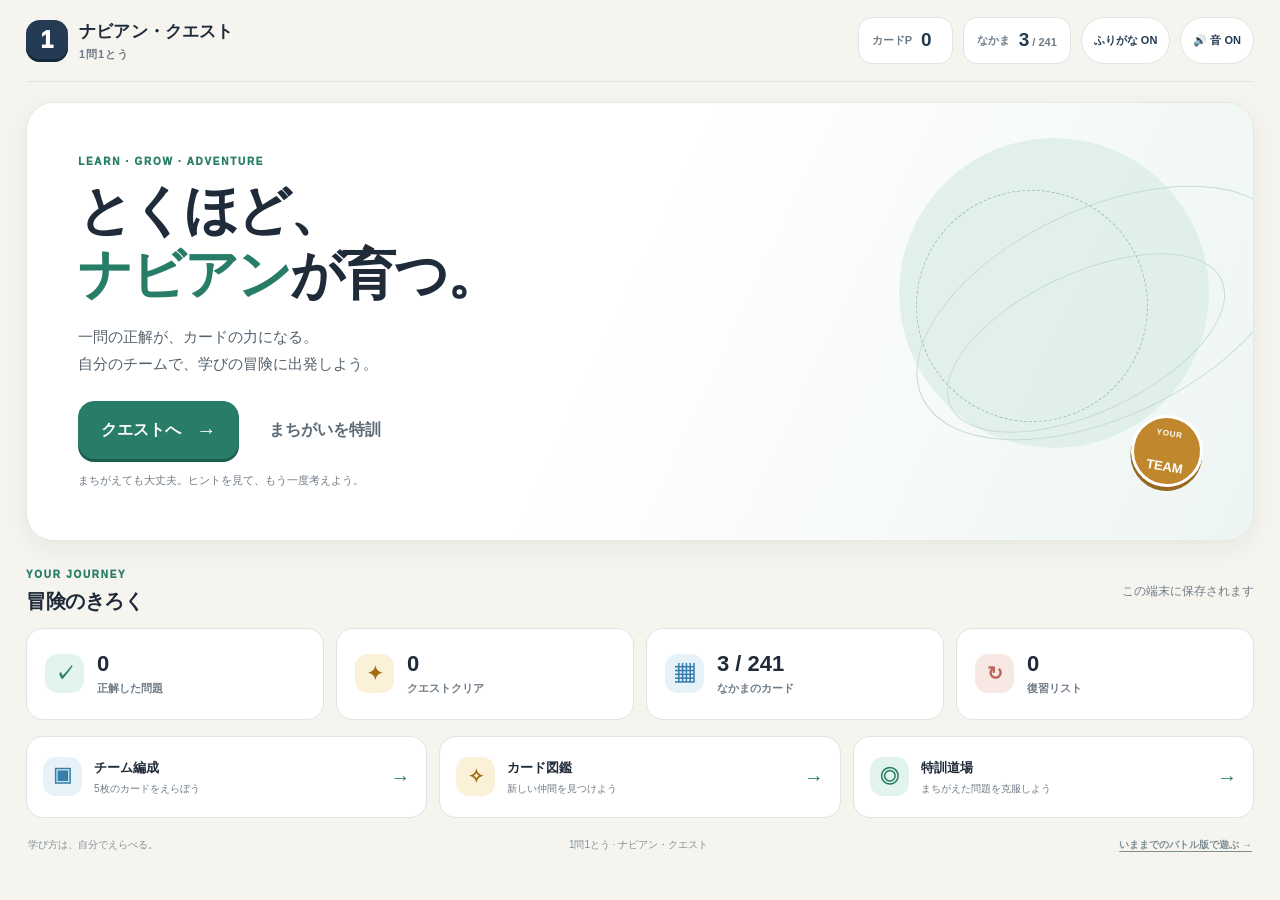
==== index.html @ b063b3a7 "クエスト版フェーズ2：ワールド制（森・海辺・火山・雪原、今日のおすすめ、敵HP補正）と敵の役職名（見張り番・守護者・ボス）を追加" ====
<!doctype html>
<html lang="ja">
<head>
  <meta charset="utf-8">
  <meta name="viewport" content="width=device-width,initial-scale=1,viewport-fit=cover">
  <meta name="theme-color" content="#f5f4ef">
  <meta name="description" content="ナビアンのカードと一緒に、問題を解いて冒険しよう。">
  <title>ナビアン・クエスト｜1問1とう</title>
  <link rel="stylesheet" href="css/quest.css">
</head>
<body>
<div class="app-shell">
  <header class="topbar">
    <button class="brand" data-action="home" aria-label="ホームへ">
      <span class="brand-mark">1</span>
      <span class="brand-copy"><strong>ナビアン・クエスト</strong><small>1問1とう</small></span>
    </button>
    <div class="top-stats" aria-label="きろく">
      <div class="top-stat"><span>カードP</span><strong id="topPoints">0</strong></div>
      <div class="top-stat"><span>なかま</span><strong id="topOwned">3<small> / 241</small></strong></div>
      <button class="chip-button" id="furiganaBtn" data-action="toggle-furigana" aria-pressed="true">ふりがな ON</button>
      <button class="chip-button" id="soundBtn" data-action="toggle-sound" aria-pressed="true">🔊 音 ON</button>
    </div>
  </header>

  <main>
    <section id="screen-home" class="screen active" aria-labelledby="homeTitle">
      <div class="hero">
        <div class="hero-copy">
          <p class="eyebrow">LEARN · GROW · ADVENTURE</p>
          <h1 id="homeTitle">とくほど、<br><span>ナビアン</span>が育つ。</h1>
          <p class="hero-lead">一問の正解が、カードの力になる。<br>自分のチームで、学びの冒険に出発しよう。</p>
          <div class="hero-actions">
            <button class="button primary large" data-action="setup"><span>クエストへ</span><span class="button-arrow">→</span></button>
            <button class="button quiet" data-action="training">まちがいを特訓</button>
          </div>
          <p class="hero-note">まちがえても大丈夫。ヒントを見て、もう一度考えよう。</p>
        </div>
        <div class="hero-showcase">
          <div class="hero-orbit orbit-one"></div>
          <div class="hero-orbit orbit-two"></div>
          <div id="heroCardStack" class="hero-card-stack" aria-label="チームのカード"></div>
          <div class="hero-sticker"><span>YOUR</span><strong>TEAM</strong></div>
        </div>
      </div>

      <div class="dashboard">
        <div class="dashboard-heading"><div><p class="eyebrow">YOUR JOURNEY</p><h2>冒険のきろく</h2></div><span class="muted">この端末に保存されます</span></div>
        <div class="stats-grid">
          <article class="stat-card"><span class="stat-icon mint">✓</span><div><strong id="statCorrect">0</strong><span>正解した問題</span></div></article>
          <article class="stat-card"><span class="stat-icon amber">✦</span><div><strong id="statClears">0</strong><span>クエストクリア</span></div></article>
          <article class="stat-card"><span class="stat-icon blue">▦</span><div><strong id="statCollection">3 / 241</strong><span>なかまのカード</span></div></article>
          <article class="stat-card"><span class="stat-icon coral">↻</span><div><strong id="statMistakes">0</strong><span>復習リスト</span></div></article>
        </div>
      </div>

      <div class="home-shortcuts">
        <button class="shortcut-card" data-action="team"><span class="shortcut-icon blue">▣</span><span><strong>チーム編成</strong><small>5枚のカードをえらぼう</small></span><span class="shortcut-arrow">→</span></button>
        <button class="shortcut-card" data-action="collection"><span class="shortcut-icon amber">✧</span><span><strong>カード図鑑</strong><small>新しい仲間を見つけよう</small></span><span class="shortcut-arrow">→</span></button>
        <button class="shortcut-card" data-action="training"><span class="shortcut-icon mint">◎</span><span><strong>特訓道場</strong><small>まちがえた問題を克服しよう</small></span><span class="shortcut-arrow">→</span></button>
      </div>
      <footer class="home-foot"><span>学び方は、自分でえらべる。</span><span>1問1とう · ナビアン・クエスト</span><a class="home-foot-link" href="battle.html">いままでのバトル版で遊ぶ →</a></footer>
    </section>

    <section id="screen-setup" class="screen" aria-labelledby="setupTitle" hidden>
      <div class="page-heading">
        <button class="back-button" data-action="home">← ホーム</button>
        <div><p class="eyebrow">READY FOR ADVENTURE</p><h1 id="setupTitle">どんな冒険に出る？</h1><p class="muted">学年と教科をえらんで、今の自分に合う問題に挑戦しよう。</p></div>
      </div>
      <div class="setup-layout">
        <section class="panel setup-panel">
          <div class="panel-heading"><span class="step-number">01</span><div><h2>学年をえらぶ</h2><p>今遊べる問題から選べます。</p></div></div>
          <div id="gradeChoices" class="grade-choices"></div>
          <div class="panel-heading subject-heading"><span class="step-number">02</span><div><h2>教科をえらぶ</h2><p>ひとつの教科でも、ミックスでもOK。</p></div></div>
          <div id="subjectChoices" class="subject-choices"></div>
          <div id="worldBlock">
            <div class="panel-heading subject-heading"><span class="step-number">03</span><div><h2>ワールドをえらぶ</h2><p>冒険の舞台。敵の顔ぶれと強さが少し変わります。</p></div></div>
            <div id="worldChoices" class="world-choices"></div>
          </div>
          <p id="setupMessage" class="setup-message" aria-live="polite">問題を読み込んでいます。</p>
          <div class="setup-bottom"><div><strong id="setupQuestionCount">5問</strong><span id="setupModeText">・クエストバトル</span></div><button id="startSetupButton" class="button primary large">クエスト開始 <span class="button-arrow">→</span></button></div>
        </section>
        <aside class="panel side-note">
          <div class="side-note-symbol">✦</div><h2>ヒントは、<br>いつでも味方。</h2>
          <p>わからない問題が出たら、ヒントを使って考え直せます。まちがえた問題は特訓帳に残るので、あとから何度でも練習できます。</p>
          <div class="rule-row"><span class="rule-dot green"></span><span>正解でカードPと経験値</span></div>
          <div class="rule-row"><span class="rule-dot yellow"></span><span>得意教科のカードはスキル発動</span></div>
          <div class="rule-row"><span class="rule-dot blue-dot"></span><span>カード集めは自分で選べる</span></div>
        </aside>
      </div>
    </section>

    <section id="screen-battle" class="screen" aria-labelledby="battleTitle" hidden>
      <div class="battle-toolbar">
        <button class="back-button" data-action="leave-run">← やめる</button>
        <div class="battle-title-group"><p class="eyebrow" id="battleModeEyebrow">NAVIAN QUEST</p><h1 id="battleTitle">クエストバトル</h1></div>
        <div class="battle-counter"><strong id="battleQuestionCount">1 / 5</strong><span id="battleSubjectLabel">1年・国語</span></div>
      </div>
      <div class="run-progress" id="runProgress" aria-label="問題の進み具合"></div>
      <div id="battleLayout" class="battle-layout">
        <aside id="enemyPanel" class="panel enemy-panel">
          <div class="panel-heading compact"><div><p class="eyebrow">OPPONENT</p><h2 id="enemyName">ナビアン</h2></div><span class="enemy-pills"><span id="enemyWave" class="wave-pill"></span><span id="enemyRank" class="rank-pill">ナビアン</span></span></div>
          <div id="enemyCard" class="enemy-card"></div>
          <div class="enemy-subject-line"><span>得意教科</span><strong id="enemySubject">算数</strong></div>
          <div class="enemy-health"><div><span>パワー</span><strong><span id="enemyHp">10</span> / <span id="enemyMaxHp">10</span></strong></div><div class="health-track"><i id="enemyHpBar"></i></div></div>
          <p id="enemyStatus" class="enemy-status">正解して、カードの力を見せよう。</p>
          <p id="enemyNext" class="enemy-next"></p>
        </aside>

        <section class="panel question-panel">
          <div class="question-topline"><span id="questionBadge" class="question-badge">1年・国語</span><span id="comboBadge" class="combo-badge">連続正解 0</span></div>
          <div id="chainBanner" class="chain-banner" hidden></div>
          <div class="question-number">QUESTION <strong id="questionNumber">01</strong></div>
          <h2 id="questionText" class="question-text">問題を読み込んでいます。</h2>
          <div id="preHint" class="pre-hint" hidden></div>
          <div id="panelChoices" class="panel-choices" hidden></div>
          <div id="answerChoices" class="answer-choices"></div>
          <div id="feedbackPanel" class="feedback-panel" hidden aria-live="polite">
            <div id="feedbackSymbol" class="feedback-symbol">✓</div>
            <div class="feedback-copy"><strong id="feedbackTitle">正解！</strong><p id="feedbackBody"></p><div id="feedbackActions" class="feedback-actions"></div></div>
          </div>
          <p class="question-footnote">あせらず、問題を最後まで読んでから答えよう。</p>
        </section>

        <aside id="partyPanel" class="panel party-panel">
          <div class="panel-heading compact"><div><p class="eyebrow">YOUR TEAM</p><h2>いっしょに戦う仲間</h2></div></div>
          <p class="party-help" id="partyHelp">問題ごとにカードが交代。正解すると経験値がたまります。</p>
          <div id="teamPower" class="team-power" hidden>
            <div class="team-power-head"><span>チームパワー</span><strong><span id="teamHp">20</span> / <span id="teamMaxHp">20</span></strong></div>
            <div class="health-track team"><i id="teamHpBar"></i></div>
            <p id="teamStatus" class="team-status"></p>
          </div>
          <div id="teamRail" class="team-rail"></div>
          <div id="practiceBuddy" class="practice-buddy" hidden><span class="buddy-mark">◎</span><strong>特訓モード</strong><p>相手も制限時間もありません。覚えることに集中しよう。</p></div>
        </aside>
      </div>
    </section>

    <section id="screen-result" class="screen" aria-labelledby="resultTitle" hidden>
      <div class="result-shell">
        <div id="resultMark" class="result-mark">✦</div><p class="eyebrow" id="resultEyebrow">QUEST REPORT</p>
        <h1 id="resultTitle">クエストクリア！</h1>
        <p id="resultLead" class="result-lead">よくがんばったね。</p>
        <div id="resultStats" class="result-stats"></div>
        <div id="resultMvp" class="result-mvp" hidden></div>
        <div id="resultLevelUps" class="levelup-list"></div>
        <p id="resultLearningNote" class="result-learning-note"></p>
        <div class="result-actions"><button class="button primary large" data-action="replay">もう一度挑戦 <span class="button-arrow">→</span></button><button class="button secondary" data-action="training">特訓する</button><button class="button quiet" data-action="home">ホームへ</button></div>
      </div>
    </section>

    <section id="screen-training" class="screen" aria-labelledby="trainingTitle" hidden>
      <div class="page-heading">
        <button class="back-button" data-action="home">← ホーム</button>
        <div><p class="eyebrow">LEARN FROM EVERY TRY</p><h1 id="trainingTitle">特訓道場</h1><p class="muted">まちがいは、できるようになるための手がかり。</p></div>
      </div>
      <div class="training-layout">
        <section class="panel training-main">
          <div class="training-intro"><span class="training-emblem">◎</span><div><h2>まちがえた問題を、味方にする。</h2><p>正解できたら、1日後・3日後・7日後…と間隔をあけて復習。忘れにくい力を育てよう。</p></div></div>
          <div class="training-count-line"><strong id="trainingDueCount">0問</strong><span>いま復習する問題</span></div>
          <div id="mistakeList" class="mistake-list"></div>
          <button id="startMistakesButton" class="button primary large full" data-action="practice-mistakes">まちがい問題で特訓 <span class="button-arrow">→</span></button>
        </section>
        <aside class="panel training-options">
          <p class="eyebrow">CHOOSE YOUR PRACTICE</p><h2>教科を選んで練習</h2><p>バトルではなく、問題に集中してじっくり取り組めます。ここでもカードの経験値がたまります。</p><button class="button secondary full" data-action="choose-practice">教科別に特訓する →</button>
        </aside>
      </div>
    </section>

    <section id="screen-team" class="screen" aria-labelledby="teamTitle" hidden>
      <div class="page-heading">
        <button class="back-button" data-action="home">← ホーム</button>
        <div><p class="eyebrow">BUILD YOUR TEAM</p><h1 id="teamTitle">チーム編成</h1><p class="muted">いっしょに冒険するカードを、最大5枚選ぼう。</p></div>
      </div>
      <div class="panel">
        <div class="panel-heading"><div><h2>出発チーム</h2><p id="teamSelectedCount">3 / 5枚 選択中</p></div><button class="button secondary" data-action="collection">カードをさがす →</button></div>
        <div id="teamGrid" class="owned-card-grid"></div>
      </div>
    </section>

    <section id="screen-collection" class="screen" aria-labelledby="collectionTitle" hidden>
      <div class="page-heading">
        <button class="back-button" data-action="home">← ホーム</button>
        <div><p class="eyebrow">NAVIAN LIBRARY</p><h1 id="collectionTitle">ナビアン図鑑</h1><p class="muted">カードはランダムパックで仲間になるよ。まだ出会っていない仲間だけが出てきて、かぶりはないよ。</p></div>
      </div>
      <div class="panel collection-panel">
        <div class="pack-banner">
          <div class="pack-banner-copy"><strong>🎁 ランダムパック（3枚入り）</strong><p>まだ出会っていない仲間が出てきます。レアなボスナビが出ることも。かぶりは出ません。</p></div>
          <button class="button primary" id="packButton" data-action="buy-pack">100Pでパックを開く</button>
        </div>
        <div class="collection-toolbar">
          <div id="collectionFilters" class="filter-row">
            <button class="filter-chip active" data-filter="all">すべて</button>
            <button class="filter-chip" data-filter="owned">なかま</button>
            <button class="filter-chip" data-filter="unowned">まだ出会っていない</button>
          </div>
          <label class="search-box"><span aria-hidden="true">⌕</span><input id="collectionSearch" type="search" placeholder="名前・教科でさがす" autocomplete="off"></label>
        </div>
        <div class="collection-summary"><span id="collectionCount">241体</span><span>カードP <strong id="collectionPoints">0</strong></span></div>
        <div id="collectionGrid" class="collection-grid"></div>
        <div class="collection-more-wrap"><button id="moreCardsButton" class="button secondary" data-action="more-cards">もっと見る</button></div>
      </div>
    </section>
  </main>
  <div id="packOverlay" class="pack-overlay" hidden>
    <div class="pack-box">
      <p class="eyebrow">RANDOM PACK</p>
      <h2>カードパック</h2>
      <p class="pack-lead">カードをタップして開けよう！</p>
      <div id="packCards" class="pack-cards"></div>
      <div class="pack-actions"><button class="button primary large" data-action="close-pack">仲間を確認する →</button></div>
    </div>
  </div>
  <div id="toast" class="toast" role="status" aria-live="polite"></div>
</div>

<script src="data/subjects.js"></script>
<script src="data/monsters.js"></script>
<script src="js/furigana.js"></script>
<script type="module" src="js/quest.js"></script>
</body>
</html>
---- css/quest.css ----
:root{color-scheme:light;--bg:#f5f4ef;--paper:#fff;--ink:#202b3a;--muted:#6f7b86;--line:#e1e4e4;--navy:#243b53;--blue:#367eab;--blue-soft:#e7f2f8;--green:#287d68;--green-soft:#e3f4ed;--amber:#c1872c;--amber-soft:#fbf1d9;--coral:#bb6656;--coral-soft:#f8e8e3;--shadow:0 8px 26px rgba(32,43,58,.06);--radius:22px}
*{box-sizing:border-box}
html{min-height:100%;background:var(--bg);scroll-behavior:smooth}
body{margin:0;min-height:100vh;color:var(--ink);background:var(--bg);font-family:-apple-system,BlinkMacSystemFont,"Hiragino Kaku Gothic ProN","Yu Gothic",Meiryo,sans-serif;line-height:1.5}
button,input{font:inherit}
button{cursor:pointer;touch-action:manipulation}
button:focus-visible,input:focus-visible{outline:3px solid #5aa2d3;outline-offset:3px}
button:disabled{opacity:.44;cursor:not-allowed;transform:none!important;box-shadow:none!important}
[hidden]{display:none!important}
.app-shell{max-width:1320px;margin:0 auto;padding:0 26px 30px}
.topbar{height:82px;display:flex;align-items:center;justify-content:space-between;gap:16px;border-bottom:1px solid var(--line)}
.brand{display:flex;align-items:center;gap:11px;border:0;background:transparent;color:var(--ink);padding:6px 0;text-align:left}
.brand-mark{width:42px;height:42px;display:grid;place-items:center;border-radius:14px;background:var(--navy);color:#fff;font-size:23px;font-weight:1000;box-shadow:inset 0 -3px 0 #172a3d}
.brand-copy{display:grid;gap:1px}.brand-copy strong{font-size:17px;font-weight:900;letter-spacing:.01em}.brand-copy small{font-size:11px;color:var(--muted);font-weight:800;letter-spacing:.09em}
.top-stats{display:flex;gap:10px}.top-stat{display:flex;align-items:center;gap:9px;padding:8px 13px;background:#fff;border:1px solid var(--line);border-radius:14px;min-width:95px}.top-stat span{font-size:11px;color:var(--muted);font-weight:800}.top-stat strong{font-size:19px;color:var(--navy);font-variant-numeric:tabular-nums}.top-stat strong small{font-size:11px;color:var(--muted);font-weight:700}
main{padding-top:20px}.screen{display:none}.screen.active{display:block}
.hero{position:relative;display:grid;grid-template-columns:minmax(0,1.1fr) minmax(320px,.9fr);min-height:340px;overflow:hidden;border:1px solid #e7e8e1;border-radius:28px;background:linear-gradient(115deg,#fff 0%,#fff 48%,#edf5f2 100%);box-shadow:var(--shadow)}
.hero-copy{z-index:2;padding:clamp(28px,4vw,54px) clamp(26px,4vw,54px);align-self:center}.eyebrow{margin:0 0 10px;color:var(--green);font-size:10px;font-weight:1000;letter-spacing:.17em}.hero h1{margin:0;font-size:clamp(33px,4.2vw,54px);line-height:1.18;letter-spacing:-.04em;font-weight:1000}.hero h1 span{color:var(--green)}.hero-lead{margin:17px 0 0;color:#53616e;font-size:15px;line-height:1.8}.hero-actions{display:flex;align-items:center;flex-wrap:wrap;gap:10px;margin-top:24px}.hero-note{margin:13px 0 0;color:var(--muted);font-size:11px}
.hero-showcase{position:relative;min-height:320px;display:grid;place-items:center;overflow:hidden}.hero-showcase:before{content:"";position:absolute;width:310px;height:310px;border-radius:50%;background:#d8ebe4;opacity:.65;right:8%;top:8%}.hero-showcase:after{content:"";position:absolute;width:230px;height:230px;border-radius:50%;border:1px dashed #9ac5b6;right:19%;top:20%}.hero-orbit{position:absolute;z-index:0;border:1px solid #c4dcd3;border-radius:50%;transform:rotate(-25deg)}.orbit-one{width:400px;height:210px;right:-9%;top:24%}.orbit-two{width:300px;height:140px;right:3%;top:39%}
.hero-card-stack{position:relative;z-index:1;display:flex;align-items:center;justify-content:center;width:100%;padding-top:4px}.hero-card{width:clamp(90px,12vw,132px);margin-left:-16px;transform:rotate(var(--tilt,0deg)) translateY(var(--lift,0));filter:drop-shadow(0 12px 10px #2b46501a)}.hero-card:first-child{margin-left:0;--tilt:-12deg;--lift:17px}.hero-card:nth-child(2){z-index:2;--tilt:1deg;--lift:-8px}.hero-card:nth-child(3){--tilt:12deg;--lift:17px}.hero-card .battle-card{width:100%;border-radius:13px}.hero-card-name{display:block;margin-top:5px;text-align:center;font-size:11px;font-weight:900}
.hero-sticker{position:absolute;z-index:3;right:9%;bottom:12%;display:grid;place-items:center;width:72px;height:72px;border:3px solid #fff;border-radius:50%;background:var(--amber);color:#fff;box-shadow:0 4px 0 #986721;transform:rotate(9deg)}.hero-sticker span{font-size:8px;font-weight:900;letter-spacing:.1em}.hero-sticker strong{font-size:13px;line-height:1.1}
.button{min-height:52px;display:inline-flex;align-items:center;justify-content:center;gap:15px;padding:12px 19px;border:1px solid #d9e0e3;border-radius:14px;background:#fff;color:var(--ink);font-weight:900;box-shadow:0 3px 0 #dfe3e4;transition:transform .14s,box-shadow .14s,background .14s}.button:hover:not(:disabled){transform:translateY(-2px);box-shadow:0 5px 0 #dfe3e4}.button:active:not(:disabled){transform:translateY(1px);box-shadow:0 1px 0 #dfe3e4}.button.primary{background:var(--green);border-color:var(--green);color:#fff;box-shadow:0 3px 0 #1c5e4e}.button.primary:hover:not(:disabled){box-shadow:0 5px 0 #1c5e4e}.button.secondary{background:var(--blue-soft);border-color:#d1e5f0;color:#225f84;box-shadow:0 3px 0 #c6dce8}.button.quiet{min-height:44px;border-color:transparent;background:transparent;color:#5d6b76;box-shadow:none}.button.large{min-height:58px;padding:14px 22px;border-radius:16px;font-size:16px}.button.full{width:100%}.button-arrow{font-size:20px;line-height:1}
.dashboard{margin-top:26px}.dashboard-heading,.panel-heading{display:flex;justify-content:space-between;align-items:center;gap:14px}.dashboard-heading{margin-bottom:12px}.dashboard-heading h2,.panel-heading h2{margin:0;font-size:20px;letter-spacing:-.02em}.dashboard-heading .eyebrow{margin-bottom:4px}.muted{color:var(--muted);font-size:12px;line-height:1.7}.stats-grid{display:grid;grid-template-columns:repeat(4,minmax(0,1fr));gap:12px}.stat-card{min-height:92px;display:flex;align-items:center;gap:13px;padding:18px;border:1px solid var(--line);border-radius:17px;background:#fff}.stat-icon,.shortcut-icon{flex:0 0 auto;display:grid;place-items:center;width:39px;height:39px;border-radius:13px;font-weight:1000;font-size:19px}.stat-icon.mint,.shortcut-icon.mint{background:var(--green-soft);color:var(--green)}.stat-icon.amber,.shortcut-icon.amber{background:var(--amber-soft);color:#a66c14}.stat-icon.blue,.shortcut-icon.blue{background:var(--blue-soft);color:var(--blue)}.stat-icon.coral{background:var(--coral-soft);color:var(--coral)}.stat-card div{display:grid;gap:2px}.stat-card strong{font-size:22px;line-height:1.2;font-variant-numeric:tabular-nums}.stat-card span:last-child{font-size:11px;color:var(--muted);font-weight:800}
.home-shortcuts{display:grid;grid-template-columns:repeat(3,minmax(0,1fr));gap:12px;margin-top:16px}.shortcut-card{display:flex;align-items:center;gap:12px;min-height:82px;padding:14px 16px;text-align:left;border:1px solid var(--line);border-radius:17px;background:#fff;color:var(--ink);transition:transform .14s,border-color .14s}.shortcut-card:hover{transform:translateY(-2px);border-color:#c5d7d8}.shortcut-card>span:nth-child(2){display:grid;gap:3px;min-width:0}.shortcut-card strong{font-size:13px}.shortcut-card small{font-size:10px;color:var(--muted)}.shortcut-arrow{margin-left:auto;color:var(--green);font-size:20px}.home-foot{display:flex;justify-content:space-between;gap:15px;margin:19px 2px 0;color:#849098;font-size:10px}
.page-heading{display:grid;grid-template-columns:1fr;gap:12px;margin-bottom:18px}.back-button{width:max-content;min-height:38px;padding:7px 10px;border:1px solid transparent;border-radius:10px;background:transparent;color:#60707b;font-size:12px;font-weight:900;text-align:left}.back-button:hover{background:#e9efec}.page-heading h1{margin:0;font-size:clamp(27px,3vw,36px);letter-spacing:-.035em}.page-heading .eyebrow{margin-bottom:5px}.page-heading .muted{margin:7px 0 0;font-size:13px}
.setup-layout{display:grid;grid-template-columns:minmax(0,1fr) 280px;gap:16px;align-items:stretch}.panel{border:1px solid var(--line);border-radius:22px;background:#fff;box-shadow:var(--shadow);padding:24px}.setup-panel{padding:25px}.panel-heading{justify-content:flex-start}.panel-heading p{margin:4px 0 0;color:var(--muted);font-size:11px}.step-number{width:39px;height:39px;display:grid;place-items:center;flex:0 0 auto;border-radius:13px;background:var(--green-soft);color:var(--green);font-size:13px;font-weight:1000}.grade-choices{display:grid;grid-template-columns:repeat(3,minmax(0,1fr));gap:10px;margin:16px 0 22px}.grade-choice{min-height:64px;border:1px solid var(--line);border-radius:14px;background:#fafbf9;color:var(--ink);font-weight:900;font-size:15px}.grade-choice small{display:block;margin-top:2px;font-size:9px;font-weight:700;color:var(--muted)}.grade-choice.selected{background:var(--green-soft);border:2px solid #5aa78e;color:#1f6e59;box-shadow:inset 0 0 0 1px #fff}.subject-heading{padding-top:4px}.subject-choices{display:grid;grid-template-columns:repeat(3,minmax(0,1fr));gap:10px;margin:16px 0 8px}.subject-choice{min-height:76px;padding:10px;border:1px solid var(--line);border-radius:14px;background:#fbfcfb;color:var(--ink);font-weight:900}.subject-choice .subject-symbol{display:block;margin-bottom:3px;font-size:20px}.subject-choice small{display:block;margin-top:1px;font-size:9px;color:var(--muted);font-weight:700}.subject-choice.selected{background:var(--blue-soft);border:2px solid #71afcf;color:#1f6488}.subject-choice.mix{border-style:dashed}.setup-message{min-height:24px;margin:12px 0 0;color:var(--muted);font-size:11px}.setup-bottom{display:flex;align-items:center;justify-content:space-between;gap:14px;margin-top:12px;padding-top:17px;border-top:1px solid #edf0ee}.setup-bottom>div{display:grid;gap:2px}.setup-bottom strong{font-size:19px}.setup-bottom span{color:var(--muted);font-size:11px}.side-note{position:relative;overflow:hidden;background:#eef5f1;border-color:#d9e9e0;padding:26px}.side-note-symbol{display:grid;place-items:center;width:47px;height:47px;border-radius:15px;background:#d8ebe1;color:var(--green);font-size:26px}.side-note h2{margin:17px 0 12px;font-size:27px;line-height:1.3}.side-note>p{color:#61736d;font-size:12px;line-height:1.9}.rule-row{display:flex;align-items:center;gap:9px;margin-top:13px;font-size:11px;font-weight:800;color:#50625c}.rule-dot{width:9px;height:9px;border-radius:50%;background:var(--green)}.rule-dot.yellow{background:var(--amber)}.rule-dot.blue-dot{background:var(--blue)}
.battle-toolbar{display:grid;grid-template-columns:1fr auto 1fr;align-items:center;gap:14px;min-height:58px}.battle-title-group{text-align:center}.battle-title-group .eyebrow{margin:0 0 1px;font-size:9px}.battle-title-group h1{margin:0;font-size:20px}.battle-counter{justify-self:end;display:grid;gap:1px;text-align:right}.battle-counter strong{font-size:17px;font-variant-numeric:tabular-nums}.battle-counter span{font-size:10px;color:var(--muted)}.run-progress{display:grid;grid-auto-flow:column;grid-auto-columns:1fr;gap:6px;margin:8px 0 13px}.progress-step{height:5px;border-radius:99px;background:#e0e5e4}.progress-step.current{background:#75b9a1}.progress-step.done{background:var(--green)}
.battle-layout{display:grid;grid-template-columns:minmax(185px,.74fr) minmax(360px,1.5fr) minmax(190px,.76fr);gap:13px;align-items:stretch}.enemy-panel,.party-panel,.question-panel{padding:18px;min-width:0}.panel-heading.compact{align-items:flex-start}.panel-heading.compact .eyebrow{font-size:8px;margin-bottom:3px}.panel-heading.compact h2{font-size:16px}.rank-pill{padding:5px 8px;border-radius:99px;background:var(--amber-soft);color:#99691d;font-size:9px;font-weight:900;white-space:nowrap}.enemy-card{width:min(190px,100%);margin:9px auto 8px}.enemy-card .battle-card{width:100%;border-radius:15px}.enemy-card.is-defeated{filter:grayscale(.35);opacity:.58;transform:scale(.94)}.enemy-subject-line,.enemy-health>div:first-child{display:flex;align-items:center;justify-content:space-between;gap:8px}.enemy-subject-line{padding:8px 10px;border-radius:10px;background:#f4f6f3;font-size:10px}.enemy-subject-line span{color:var(--muted)}.enemy-subject-line strong{font-size:11px}.enemy-health{margin-top:14px}.enemy-health>div:first-child{font-size:10px;color:var(--muted);margin-bottom:6px}.enemy-health strong{color:var(--ink);font-variant-numeric:tabular-nums}.health-track{height:9px;border-radius:99px;background:#e8ebea;overflow:hidden}.health-track i{display:block;height:100%;width:100%;border-radius:99px;background:linear-gradient(90deg,#5cac8c,#9bcf85);transition:width .25s}.enemy-status{margin:10px 0 0;color:var(--muted);font-size:10px;line-height:1.6}.question-panel{display:flex;flex-direction:column;min-height:450px}.question-topline{display:flex;align-items:center;justify-content:space-between;gap:8px}.question-badge,.combo-badge{display:inline-flex;align-items:center;min-height:27px;padding:5px 9px;border-radius:99px;background:var(--blue-soft);color:#286d91;font-size:10px;font-weight:900}.combo-badge{background:#f8f2e5;color:#9a7124}.question-number{margin-top:21px;color:#91a0a4;font-size:9px;font-weight:1000;letter-spacing:.15em}.question-number strong{margin-left:6px;color:#b7c3c1;font-size:20px;letter-spacing:0}.question-text{margin:8px 0 18px;font-size:clamp(22px,2.1vw,29px);line-height:1.5;letter-spacing:-.025em;font-weight:900;overflow-wrap:anywhere}.answer-choices{display:grid;grid-template-columns:repeat(2,minmax(0,1fr));gap:9px;margin-top:auto}.answer-choice{display:flex;align-items:center;gap:10px;min-height:61px;padding:12px 13px;border:1px solid #dce4e5;border-radius:14px;background:#fbfcfc;color:var(--ink);font-size:clamp(14px,1.4vw,17px);font-weight:800;text-align:left;box-shadow:0 3px 0 #e2e7e6;transition:background .12s,border-color .12s,transform .12s}.answer-choice:hover:not(:disabled){background:#f0f8f5;border-color:#8dc4af}.answer-choice:active:not(:disabled){transform:translateY(2px);box-shadow:0 1px 0 #e2e7e6}.answer-letter{display:grid;place-items:center;flex:0 0 26px;width:26px;height:26px;border-radius:8px;background:#edf1f0;color:#6c7b7e;font-size:11px;font-weight:1000}.typed-answer-row{display:flex;gap:9px;grid-column:1/-1}.typed-answer-row input{width:100%;min-width:0;min-height:58px;padding:12px;border:1px solid #cfdcdb;border-radius:13px;background:#fff;font-size:20px}.typed-answer-row .button{flex:0 0 auto}.question-footnote{margin:13px 0 0;color:#8a969a;font-size:10px}.feedback-panel{display:flex;gap:12px;margin-top:15px;padding:14px;border:1px solid #cfe7d9;border-radius:15px;background:#eff8f2}.feedback-panel.miss{border-color:#f0dfb8;background:#fcf6e8}.feedback-symbol{display:grid;place-items:center;flex:0 0 30px;width:30px;height:30px;border-radius:10px;background:var(--green);color:white;font-weight:1000}.feedback-panel.miss .feedback-symbol{background:var(--amber)}.feedback-copy{min-width:0;flex:1}.feedback-copy>strong{display:block;font-size:15px}.feedback-copy>p{margin:5px 0 0;font-size:12px;line-height:1.7;white-space:pre-line;color:#53635e}.feedback-actions{display:flex;flex-wrap:wrap;gap:8px;margin-top:10px}.feedback-actions .button{min-height:39px;padding:8px 12px;font-size:11px}.party-help{margin:7px 0 13px;color:var(--muted);font-size:10px;line-height:1.7}.team-rail{display:grid;gap:9px}.battle-team-card{display:grid;grid-template-columns:64px minmax(0,1fr);align-items:center;gap:10px;width:100%;padding:7px;border:1px solid #e2e8e7;border-radius:13px;background:#fcfdfc;text-align:left;color:var(--ink)}.battle-team-card.active{border:2px solid #6fb29a;background:#f0f8f4;padding:6px}.battle-team-art .battle-card{width:64px;border-radius:9px}.battle-team-info{display:grid;gap:3px;min-width:0}.battle-team-info strong{font-size:11px;overflow-wrap:anywhere}.battle-team-info small{font-size:9px;color:var(--muted)}.level-pill{width:max-content;padding:3px 6px;border-radius:99px;background:#f6efd9;color:#946c20;font-size:8px;font-weight:900}.practice-layout{grid-template-columns:minmax(0,1fr) minmax(220px,.45fr)}.practice-layout .question-panel{grid-column:1;grid-row:1}.practice-layout .party-panel{grid-column:2;grid-row:1}.practice-buddy{margin-top:20px;padding:17px;border-radius:16px;background:var(--green-soft);text-align:center}.buddy-mark{display:grid;place-items:center;width:45px;height:45px;margin:0 auto 8px;border-radius:50%;background:#fff;color:var(--green);font-size:25px}.practice-buddy strong{font-size:13px}.practice-buddy p{margin:7px 0 0;color:#55766b;font-size:11px;line-height:1.8}
.result-shell{max-width:760px;margin:18px auto 0;padding:clamp(26px,5vw,52px);border:1px solid var(--line);border-radius:28px;background:#fff;text-align:center;box-shadow:var(--shadow)}.result-mark{display:grid;place-items:center;width:72px;height:72px;margin:0 auto 16px;border-radius:24px;background:var(--green-soft);color:var(--green);font-size:36px}.result-shell .eyebrow{margin-bottom:7px}.result-shell h1{margin:0;font-size:clamp(29px,4vw,42px);letter-spacing:-.035em}.result-lead{margin:11px 0 24px;color:var(--muted);line-height:1.8;font-size:14px}.result-stats{display:grid;grid-template-columns:repeat(3,minmax(0,1fr));gap:10px}.result-stat{padding:16px 10px;border-radius:15px;background:#f5f8f6}.result-stat strong{display:block;font-size:26px;font-variant-numeric:tabular-nums}.result-stat span{font-size:10px;color:var(--muted);font-weight:800}.levelup-list{display:grid;gap:7px;margin-top:14px}.levelup-note{padding:10px;border-radius:12px;background:#fbf1d9;color:#8b641c;font-size:12px;font-weight:900}.result-learning-note{margin:18px 0 0;color:var(--muted);font-size:11px;line-height:1.8;white-space:pre-line}.result-actions{display:flex;justify-content:center;flex-wrap:wrap;gap:10px;margin-top:24px}
.training-layout{display:grid;grid-template-columns:minmax(0,1fr) 280px;gap:16px;align-items:start}.training-main{padding:25px}.training-intro{display:flex;align-items:center;gap:14px;padding:17px;border-radius:17px;background:#eef6f1}.training-emblem{display:grid;place-items:center;flex:0 0 48px;width:48px;height:48px;border-radius:15px;background:#d8ece1;color:var(--green);font-size:28px}.training-intro h2{margin:0;font-size:18px}.training-intro p{margin:5px 0 0;color:#5e746b;font-size:11px;line-height:1.8}.training-count-line{display:flex;align-items:baseline;gap:9px;margin:20px 0 10px}.training-count-line strong{font-size:22px}.training-count-line span{font-size:11px;color:var(--muted)}.mistake-list{display:grid;gap:8px;margin-bottom:18px}.mistake-item{padding:12px 14px;border:1px solid var(--line);border-radius:12px;background:#fff}.mistake-item strong{display:block;font-size:12px;line-height:1.7}.mistake-item small{display:block;margin-top:4px;color:var(--muted);font-size:10px}.empty-state{padding:24px 12px;border:1px dashed #d4dfdb;border-radius:14px;color:var(--muted);font-size:12px;line-height:1.8;text-align:center}.training-options{background:#faf6e9;border-color:#ede0bf;padding:25px}.training-options h2{margin:0;font-size:22px}.training-options>p:not(.eyebrow){color:#7c735e;font-size:12px;line-height:1.9;margin:12px 0 22px}
.owned-card-grid{display:grid;grid-template-columns:repeat(auto-fill,minmax(175px,1fr));gap:12px}.owned-card-item{display:flex;flex-direction:column;gap:10px;padding:13px;border:1px solid var(--line);border-radius:17px;background:#fff}.owned-card-item.is-selected{border:2px solid #75b89e;background:#f7fbf8;padding:12px}.owned-card-art{width:132px;max-width:100%;margin:0 auto}.owned-card-art .battle-card{width:100%;border-radius:14px}.owned-card-info{text-align:center}.owned-card-info strong{display:block;font-size:13px}.owned-card-info small{display:block;margin-top:3px;color:var(--muted);font-size:10px}.owned-card-item .button{width:100%;min-height:42px;padding:8px;font-size:11px}
.collection-panel{padding:21px}.collection-toolbar{display:flex;align-items:center;justify-content:space-between;gap:14px;flex-wrap:wrap}.filter-row{display:flex;gap:6px;flex-wrap:wrap}.filter-chip{min-height:38px;padding:8px 12px;border:1px solid var(--line);border-radius:99px;background:#fff;color:#60707b;font-size:11px;font-weight:900}.filter-chip.active{border-color:#8cbdac;background:var(--green-soft);color:#246c58}.search-box{display:flex;align-items:center;gap:8px;width:min(280px,100%);min-height:40px;padding:0 12px;border:1px solid var(--line);border-radius:12px;background:#fbfcfb}.search-box span{font-size:24px;color:#82908f;line-height:1}.search-box input{width:100%;min-width:0;border:0;outline:0;background:transparent;color:var(--ink);font-size:12px}.collection-summary{display:flex;justify-content:space-between;align-items:center;gap:12px;margin:18px 0 11px;color:var(--muted);font-size:11px}.collection-summary strong{color:var(--ink);font-size:14px}.collection-grid{display:grid;grid-template-columns:repeat(auto-fill,minmax(158px,1fr));gap:12px}.collection-item{display:flex;flex-direction:column;gap:8px;min-width:0;padding:12px;border:1px solid var(--line);border-radius:16px;background:#fff}.collection-item.owned{border-color:#d8e9df;background:#fbfdfb}.collection-art{width:125px;max-width:100%;margin:0 auto}.collection-art .battle-card{width:100%;border-radius:12px}.collection-meta{text-align:center;min-height:45px}.collection-meta strong{display:block;font-size:12px;line-height:1.5;overflow-wrap:anywhere}.collection-meta small{display:block;margin-top:3px;color:var(--muted);font-size:9px}.collection-actions{display:grid;gap:6px;margin-top:auto}.collection-actions .button{min-height:40px;padding:7px;font-size:10px}.collection-more-wrap{text-align:center;margin-top:20px}.collection-more-wrap .button{min-width:180px}
.toast{position:fixed;z-index:50;left:50%;bottom:22px;max-width:calc(100vw - 28px);padding:12px 18px;border-radius:13px;background:#243b53;color:#fff;font-size:12px;font-weight:900;box-shadow:0 8px 28px #1d2d3d2a;opacity:0;transform:translate(-50%,12px);pointer-events:none;transition:opacity .2s,transform .2s}.toast.show{opacity:1;transform:translate(-50%,0)}
.battle-card{position:relative;width:100%;aspect-ratio:3/4;overflow:hidden;border-radius:18px;background:#17233a;isolation:isolate;box-shadow:0 9px 20px #1f34451e;transform:translateZ(0)}.card-art{position:absolute;inset:0;overflow:hidden}.card-bg,.card-frame,.card-monster{position:absolute;inset:0;width:100%;height:100%;object-fit:cover}.card-bg{z-index:0}.card-glow{position:absolute;inset:0;z-index:1;background:radial-gradient(circle at 50% 43%,#fff4,transparent 42%),linear-gradient(180deg,#ffffff0a,#0005);pointer-events:none}.card-monster{z-index:2;object-fit:contain;padding:9% 8% 14%;filter:drop-shadow(0 10px 7px #000b)}.card-frame{z-index:3;object-fit:fill;pointer-events:none}.card-info{position:absolute;z-index:4;left:7%;right:7%;bottom:5%;display:flex;align-items:center;gap:7px;padding:7px 9px;border-radius:10px;background:#07101de8;border:1px solid #fff4;color:#fff;box-shadow:0 4px 14px #0008}.card-info b{overflow:hidden;text-overflow:ellipsis;white-space:nowrap;font-size:12px}.card-rarity{flex:0 0 auto;font-size:8px;font-weight:1000;letter-spacing:.08em;padding:3px 5px;border-radius:5px;background:#ffffff22}.rarity-boss .card-info{background:#1a0c18eb}.rarity-rare .card-info{background:#101a2ceb}.card-subject{position:absolute;top:7px;left:50%;transform:translateX(-50%);z-index:5;min-width:58px;padding:4px 10px;border:1px solid #ffffff66;border-radius:999px;background:#101827e8;color:#fff;font-size:12px;font-weight:1000;text-align:center;box-shadow:0 3px 10px #0006;pointer-events:none}.card-effect{position:absolute;inset:0;z-index:2;pointer-events:none;mix-blend-mode:screen;opacity:0}.is-mini .card-subject{top:4px;font-size:9px;min-width:42px;padding:2px 6px}.is-mini .card-info{display:none}
@media(max-width:1060px){.app-shell{padding:0 18px 24px}.hero-copy{padding:30px}.hero-showcase{min-height:300px}.hero-card{width:clamp(84px,11vw,118px)}.setup-layout,.training-layout{grid-template-columns:minmax(0,1fr) 245px}.battle-layout{grid-template-columns:minmax(160px,.7fr) minmax(320px,1.5fr) minmax(160px,.7fr);gap:9px}.enemy-panel,.party-panel,.question-panel{padding:14px}.battle-team-card{grid-template-columns:52px minmax(0,1fr);gap:7px}.battle-team-art .battle-card{width:52px}.stat-card{padding:14px;gap:9px}}
@media(max-width:820px){.app-shell{padding:0 13px 22px}.topbar{height:70px}.brand-mark{width:38px;height:38px}.brand-copy strong{font-size:14px}.hero{grid-template-columns:1fr minmax(230px,.7fr);min-height:310px}.hero-copy{padding:27px 22px}.hero h1{font-size:clamp(29px,4.7vw,40px)}.hero-lead{font-size:13px}.hero-showcase{min-height:270px}.hero-showcase:before{width:230px;height:230px}.hero-showcase:after{width:200px;height:200px}.hero-card{width:105px;margin-left:-16px}.hero-sticker{width:59px;height:59px;right:5%;bottom:9%}.stats-grid{grid-template-columns:repeat(2,minmax(0,1fr))}.stat-card{min-height:75px}.home-shortcuts{grid-template-columns:1fr}.shortcut-card{min-height:67px}.setup-layout,.training-layout{grid-template-columns:1fr}.side-note{display:none}.battle-toolbar{grid-template-columns:1fr auto}.battle-title-group{grid-column:1/-1;grid-row:1;text-align:left;padding-left:8px}.battle-toolbar>.back-button{grid-column:1;grid-row:2}.battle-counter{grid-column:2;grid-row:2}.battle-layout{grid-template-columns:minmax(0,1fr) minmax(0,1fr)}.question-panel{grid-column:1/-1;grid-row:1;min-height:0;order:1}.enemy-panel{grid-column:1;grid-row:2;order:2}.party-panel{grid-column:2;grid-row:2;order:3}.enemy-card{width:min(145px,100%)}.question-text{font-size:24px;margin-bottom:14px}.answer-choice{min-height:56px}.practice-layout{grid-template-columns:1fr}.practice-layout .question-panel{grid-column:1;grid-row:1}.practice-layout .party-panel{grid-column:1;grid-row:2}.practice-layout .enemy-panel{display:none}.practice-layout .team-rail{grid-template-columns:repeat(3,minmax(0,1fr))}.practice-layout .battle-team-card{grid-template-columns:1fr;text-align:center}.practice-layout .battle-team-art .battle-card{margin:auto}.practice-layout .battle-team-info{justify-items:center}.practice-layout .practice-buddy{display:block!important}.result-shell{margin-top:8px}}
@media(max-width:560px){.app-shell{padding:0 10px 18px}.topbar{height:66px}.brand{gap:8px}.brand-mark{width:34px;height:34px;border-radius:11px;font-size:19px}.brand-copy strong{font-size:12px}.brand-copy small{font-size:9px}.top-stats{gap:5px}.top-stat{min-width:0;gap:6px;padding:7px 8px;border-radius:11px}.top-stat span{font-size:9px}.top-stat strong{font-size:15px}.top-stat strong small{font-size:9px}.hero{grid-template-columns:1fr;min-height:0}.hero-copy{padding:26px 22px 14px}.hero h1{font-size:36px}.hero-lead{font-size:13px}.hero-actions{margin-top:18px}.hero-actions .button.primary{flex:1}.hero-showcase{min-height:210px}.hero-showcase:before{width:200px;height:200px;right:25%;top:0}.hero-showcase:after{width:168px;height:168px;right:32%;top:7%}.hero-card{width:94px;margin-left:-13px}.hero-sticker{right:14%;bottom:7%;width:54px;height:54px}.dashboard{margin-top:20px}.dashboard-heading{align-items:flex-end}.dashboard-heading h2{font-size:17px}.dashboard-heading .muted{max-width:120px;text-align:right;font-size:9px}.stats-grid{gap:8px}.stat-card{padding:11px;gap:8px;min-height:70px}.stat-icon{width:31px;height:31px;border-radius:10px;font-size:15px}.stat-card strong{font-size:18px}.stat-card span:last-child{font-size:9px}.home-shortcuts{gap:8px;margin-top:12px}.shortcut-card{padding:11px;min-height:62px}.shortcut-icon{width:33px;height:33px}.shortcut-card strong{font-size:12px}.shortcut-card small{font-size:9px}.home-foot{font-size:8px}.page-heading{gap:7px;margin-bottom:14px}.page-heading h1{font-size:28px}.page-heading .muted{font-size:11px}.panel{padding:15px;border-radius:17px}.setup-panel,.training-main{padding:16px}.grade-choices{gap:7px;margin:12px 0 17px}.grade-choice{min-height:57px;font-size:13px}.subject-choices{grid-template-columns:repeat(2,minmax(0,1fr));gap:7px;margin-top:12px}.subject-choice{min-height:68px}.setup-bottom{align-items:stretch;flex-direction:column}.setup-bottom .button{width:100%}.battle-toolbar{gap:5px}.battle-title-group h1{font-size:17px}.battle-counter strong{font-size:15px}.run-progress{gap:4px}.battle-layout{grid-template-columns:1fr}.question-panel{grid-column:1;grid-row:1;padding:15px}.enemy-panel{grid-column:1;grid-row:2}.party-panel{grid-column:1;grid-row:3}.question-number{margin-top:16px}.question-text{font-size:22px;line-height:1.45}.answer-choices{gap:7px}.answer-choice{min-height:54px;padding:9px;font-size:13px;gap:7px}.answer-letter{width:22px;height:22px;flex-basis:22px;font-size:9px}.feedback-panel{padding:11px;gap:8px}.feedback-copy>p{font-size:11px}.feedback-actions .button{flex:1}.enemy-panel{display:grid;grid-template-columns:minmax(0,1fr) minmax(100px,.8fr);align-items:center;gap:6px}.enemy-panel .panel-heading{grid-column:1/-1}.enemy-card{grid-column:1;grid-row:2;width:105px;margin:0 auto}.enemy-subject-line,.enemy-health,.enemy-status{grid-column:2}.enemy-subject-line{grid-row:2}.enemy-health{grid-row:3}.enemy-status{grid-row:4}.team-rail{grid-template-columns:repeat(3,minmax(0,1fr));gap:6px}.battle-team-card{grid-template-columns:1fr;text-align:center;padding:6px;gap:5px}.battle-team-card.active{padding:5px}.battle-team-art .battle-card{width:56px;margin:auto}.battle-team-info{justify-items:center}.battle-team-info strong{font-size:9px}.battle-team-info small{font-size:8px}.level-pill{font-size:7px}.practice-layout .team-rail{grid-template-columns:repeat(3,minmax(0,1fr))}.result-shell{padding:24px 15px;border-radius:20px}.result-shell h1{font-size:31px}.result-stats{gap:6px}.result-stat{padding:12px 5px}.result-stat strong{font-size:22px}.result-stat span{font-size:8px}.result-actions{flex-direction:column}.result-actions .button{width:100%}.training-intro{align-items:flex-start;padding:12px}.training-intro h2{font-size:15px}.training-emblem{width:38px;height:38px;flex-basis:38px;font-size:22px}.training-options{padding:17px}.training-options h2{font-size:20px}.owned-card-grid{grid-template-columns:repeat(2,minmax(0,1fr));gap:8px}.owned-card-item{padding:9px}.owned-card-item.is-selected{padding:8px}.owned-card-art{width:105px}.collection-panel{padding:12px}.collection-toolbar{align-items:stretch}.search-box{width:100%}.collection-grid{grid-template-columns:repeat(2,minmax(0,1fr));gap:8px}.collection-item{padding:8px}.collection-art{width:104px}.collection-meta strong{font-size:10px}.collection-actions .button{min-height:38px;padding:6px;font-size:9px}.filter-chip{min-height:34px;padding:6px 9px;font-size:9px}.collection-summary{font-size:10px}.toast{bottom:12px;font-size:11px}}
@media(prefers-reduced-motion:reduce){*,*::before,*::after{scroll-behavior:auto!important;animation-duration:.001ms!important;animation-iteration-count:1!important;transition-duration:.001ms!important}}
/* 手札とチームパワー（カードバトル改修） */
.team-power{margin:0 0 12px;padding:10px;border:1px solid #e2e8e7;border-radius:13px;background:#fcfdfc}
.team-power-head{display:flex;align-items:center;justify-content:space-between;font-size:10px;color:var(--muted);margin-bottom:6px}
.team-power-head strong{color:var(--ink);font-variant-numeric:tabular-nums}
.health-track.team i{background:linear-gradient(90deg,#e8a13c,#f2c14e)}
.team-status{margin:7px 0 0;font-size:9px;color:#7a6742;line-height:1.6}
.team-status:empty{display:none}
.hand-card{display:grid;grid-template-columns:64px minmax(0,1fr);align-items:center;gap:10px;width:100%;padding:7px;border:1px solid #e2e8e7;border-radius:13px;background:#fcfdfc;text-align:left;color:var(--ink);cursor:pointer;font:inherit;transition:transform .12s,border-color .12s,background .12s}
.hand-card:hover:not(:disabled){border-color:#8dc4af;background:#f4faf7}
.hand-card.selected{border:2px solid #3f9d78;background:#eef7f1;padding:6px;transform:translateY(-3px);box-shadow:0 6px 14px #1f34451c}
.hand-card.used{opacity:.48;filter:grayscale(.5)}
.hand-card-art .battle-card{width:64px;border-radius:9px}
.hand-card-info{display:grid;gap:3px;min-width:0}
.hand-card-info strong{font-size:11px;overflow-wrap:anywhere}
.hand-card-info small{font-size:9px;color:var(--muted)}
.skill-chip{width:max-content;max-width:100%;padding:3px 7px;border-radius:99px;background:#eaf2fb;color:#2c5d8a;font-size:9px;font-weight:900;overflow-wrap:anywhere}
.used-label{font-size:9px;font-weight:900;color:#8a6d1d}
.pre-hint{margin:0 0 12px;padding:10px 12px;border:1px dashed #b9a44f;border-radius:12px;background:#fdf8e3;color:#6d5c14;font-size:12px;line-height:1.7;font-weight:700}
.enemy-attacking{animation:enemy-lunge .45s ease}
@keyframes enemy-lunge{0%{transform:translateX(0)}30%{transform:translateX(14px) scale(1.03)}100%{transform:translateX(0)}}
@media(max-width:560px){.hand-card{grid-template-columns:1fr;text-align:center;padding:6px;gap:5px}.hand-card.selected{padding:5px}.hand-card-art .battle-card{width:56px;margin:auto}.hand-card-info{justify-items:center}.hand-card-info strong{font-size:9px}.hand-card-info small{font-size:8px}}
/* カードの輝き・スキルリボン・演出・パック（カード改修） */
.effect-holo .card-effect{opacity:.45;background:linear-gradient(125deg,#ff4cae55,#39e6ff55,#ffe84f44,#8d67ff55,#ff4cae55);background-size:220% 220%;animation:cardHolo 5s ease-in-out infinite alternate}
.effect-rainbow .card-effect{opacity:.7;background:linear-gradient(118deg,#ff006655,#ffd40055,#00dcff66,#6946ff66,#ff4bb866);background-size:240% 240%;animation:cardHolo 3.6s ease-in-out infinite alternate}
.effect-rainbow .card-glow{background:radial-gradient(circle at 50% 43%,#ffffff66,transparent 38%),linear-gradient(135deg,#ffffff22,#ffffff05 42%,#ffffff33)}
.effect-holo .card-monster,.effect-rainbow .card-monster{filter:drop-shadow(0 10px 7px #000b) saturate(1.1)}
@keyframes cardHolo{from{background-position:0% 0%}to{background-position:100% 100%}}
.rarity-boss{box-shadow:0 0 0 2px #e9b949,0 12px 28px #b8860b45,0 9px 20px #1f34451e}
.rarity-rare{box-shadow:0 0 0 2px #9fc3e8,0 10px 24px #3a6ea53d,0 9px 20px #1f34451e}
.card-skill{position:absolute;z-index:6;top:7px;left:7px;padding:3px 8px;border-radius:99px;background:#101827d9;color:#ffd968;font-size:10px;font-weight:1000;box-shadow:0 3px 8px #0006;pointer-events:none}
.enemy-card{position:relative}
.floater{position:absolute;z-index:30;left:50%;top:34%;transform:translate(-50%,0);font-size:26px;font-weight:1000;color:#e2483a;text-shadow:0 2px 0 #fff,0 4px 10px #0003;pointer-events:none;animation:floaterRise .95s ease-out forwards;white-space:nowrap}
.floater.big{font-size:37px;color:#f59e0b}
.floater.heal{color:#2f9e6e;font-size:23px}
.floater.buff{color:#2c5d8a;font-size:19px}
@keyframes floaterRise{0%{opacity:0;transform:translate(-50%,8px) scale(.7)}18%{opacity:1;transform:translate(-50%,0) scale(1.12)}100%{opacity:0;transform:translate(-50%,-52px) scale(1)}}
.hit-shake{animation:hitShake .4s ease}
@keyframes hitShake{0%,100%{transform:translateX(0)}20%{transform:translateX(-7px)}45%{transform:translateX(6px)}70%{transform:translateX(-4px)}}
.hand-card.fired{animation:cardFired .45s ease}
@keyframes cardFired{0%{transform:translateY(-3px)}35%{transform:translateY(-13px) scale(1.045)}100%{transform:translateY(-3px)}}
.pack-banner{display:flex;align-items:center;gap:14px;flex-wrap:wrap;margin-bottom:16px;padding:16px;border:1px solid #eadfc0;border-radius:16px;background:linear-gradient(120deg,#fdf6dd,#fdeec9)}
.pack-banner-copy{flex:1;min-width:200px}
.pack-banner-copy strong{font-size:15px}
.pack-banner-copy p{margin:4px 0 0;color:#7c6c3e;font-size:11px;line-height:1.7}
.pack-overlay{position:fixed;inset:0;z-index:300;display:grid;place-items:center;padding:18px;background:rgb(19 39 71 / 72%)}
.pack-overlay[hidden]{display:none}
.pack-box{width:min(680px,100%);max-height:92vh;overflow:auto;padding:26px;border-radius:24px;background:#fff;text-align:center;box-shadow:0 24px 60px #0007}
.pack-box h2{margin:4px 0 0;font-size:24px}
.pack-lead{margin:8px 0 0;color:var(--muted);font-size:12px}
.pack-cards{display:grid;grid-template-columns:repeat(3,minmax(0,1fr));gap:14px;margin:18px 0}
.pack-slot{position:relative;perspective:700px}
.pack-flip{position:relative;width:100%;aspect-ratio:3/4;transform-style:preserve-3d;transition:transform .6s cubic-bezier(.2,.7,.3,1.25)}
.pack-slot.flipped .pack-flip{transform:rotateY(180deg)}
.pack-face{position:absolute;inset:0;backface-visibility:hidden;-webkit-backface-visibility:hidden;border-radius:16px;overflow:hidden}
.pack-face.front{cursor:pointer;box-shadow:0 10px 22px #0004;border:0;padding:0;background:none;width:100%;height:100%}
.pack-face.front img{width:100%;height:100%;object-fit:cover;display:block}
.pack-face.back{transform:rotateY(180deg)}
.pack-face.back .battle-card{width:100%;height:100%}
.pack-new{position:absolute;z-index:8;top:8px;right:8px;padding:4px 8px;border-radius:99px;background:#e2483a;color:#fff;font-size:10px;font-weight:1000;box-shadow:0 3px 8px #0005}
.pack-bonus{display:grid;place-items:center;gap:4px;height:100%;border:2px dashed #d9c98a;border-radius:16px;background:#fdf8e3;color:#8a6d1d;font-weight:1000;padding:10px;font-size:13px;line-height:1.6}
.pack-bonus small{font-weight:700;color:#a68d45}
@media(max-width:560px){.pack-cards{gap:8px}.pack-box{padding:18px 12px}}
/* 敵の見せ方（ウェーブ・予告） */
.enemy-pills{display:flex;gap:5px;flex-wrap:wrap;justify-content:flex-end}
.wave-pill{padding:5px 8px;border-radius:99px;background:#e8f0fe;color:#2c5d8a;font-size:9px;font-weight:900;white-space:nowrap}
.enemy-next{margin:8px 0 0;padding:8px 10px;border-radius:10px;background:#fdf3e0;color:#8a6d1d;font-size:10.5px;font-weight:900;line-height:1.6}
.enemy-next:empty{display:none}
/* バトル新レイアウト：上段=敵と問題、下段=手札5枚 */
.battle-layout{grid-template-columns:minmax(215px,.8fr) minmax(0,1.7fr);grid-template-areas:'enemy question' 'party party'}
.battle-layout .enemy-panel{grid-area:enemy}
.battle-layout .question-panel{grid-area:question;min-height:380px}
.battle-layout .party-panel{grid-area:party}
.battle-layout.practice-layout{grid-template-columns:minmax(0,1fr) minmax(220px,.45fr);grid-template-areas:'question party'}
.battle-layout.practice-layout .question-panel{grid-area:question;min-height:450px}
.battle-layout.practice-layout .party-panel{grid-area:party}
.battle-layout:not(.practice-layout) .team-rail{grid-template-columns:repeat(5,minmax(0,1fr));align-items:stretch}
.battle-layout:not(.practice-layout) .hand-card{grid-template-columns:1fr;gap:7px;padding:9px}
.battle-layout:not(.practice-layout) .hand-card.selected{padding:8px}
.battle-layout:not(.practice-layout) .hand-card-art .battle-card{width:min(102px,100%);margin:0 auto}
.battle-layout:not(.practice-layout) .team-power{max-width:520px}
@media(max-width:1060px){.battle-layout{grid-template-columns:minmax(180px,.8fr) minmax(0,1.6fr)}.battle-layout.practice-layout{grid-template-columns:minmax(0,1fr) minmax(220px,.45fr)}}
@media(max-width:820px){.battle-layout{grid-template-columns:minmax(0,1fr) minmax(0,1fr);grid-template-areas:'question question' 'enemy party'}.battle-layout:not(.practice-layout) .team-rail{grid-template-columns:repeat(5,minmax(96px,1fr));overflow-x:auto;padding-bottom:4px}.battle-layout.practice-layout{grid-template-columns:1fr;grid-template-areas:'question' 'party'}}
@media(max-width:560px){.battle-layout{grid-template-columns:1fr;grid-template-areas:'question' 'enemy' 'party'}.battle-layout:not(.practice-layout) .team-rail{grid-template-columns:repeat(5,minmax(92px,1fr))}}
/* パネル選択とひっさつチャージ */
.panel-choice-unuseds{display:flex;align-items:stretch;gap:8px;margin:0 0 12px;flex-wrap:wrap}
.panel-choice-unuseds[hidden]{display:none}
.panel-choice-unuseds-label{display:flex;align-items:center;font-size:10px;font-weight:1000;color:#8a6d1d;letter-spacing:.04em}
.panel-choice-unused{flex:1;min-width:104px;display:grid;justify-items:center;gap:3px;padding:9px 8px;border:2px solid #e3ddc8;border-radius:13px;background:#fdfaf0;color:var(--ink);cursor:pointer;font:inherit;transition:transform .1s,border-color .1s,background .1s}
.panel-choice-unused:hover{transform:translateY(-2px)}
.panel-choice-unused.selected{border-color:#e9a13c;background:#fdf0d3;box-shadow:0 5px 12px #b8860b30}
.panel-choice-unused strong{font-size:12px}
.panel-choice-unused small{font-size:9px;color:var(--muted);font-weight:800}
.panel-orbs{display:flex;gap:4px}
.panel-orbs i{width:13px;height:13px;border-radius:50%;background:#cbd5e1;box-shadow:inset 0 -2px 3px #0002}
.panel-choice-unused.colors-1 .panel-orbs i{background:#38bdf8}
.panel-choice-unused.colors-2 .panel-orbs i{background:#4ade80}
.panel-choice-unused.colors-2 .panel-orbs i:last-child{background:#38bdf8}
.panel-choice-unused.colors-3 .panel-orbs i{background:#fb923c}
.panel-choice-unused.colors-3 .panel-orbs i:nth-child(2){background:#4ade80}
.panel-choice-unused.colors-3 .panel-orbs i:nth-child(3){background:#38bdf8}
.charge-pips{font-size:9px;font-weight:900;color:#a8a88f;letter-spacing:.14em}
.charge-pips.full{color:#d97706}
.hand-card.charged{border-color:#e9b949;animation:chargedPulse 1.2s ease-in-out infinite}
@keyframes chargedPulse{0%,100%{box-shadow:0 0 0 2px #e9b94955,0 8px 18px #b8860b30}50%{box-shadow:0 0 0 4px #e9b94988,0 8px 22px #b8860b4d}}
/* パネルはランダム決定の静的表示 */
.panel-indicator{display:flex;align-items:center;gap:9px;padding:8px 14px;border:2px solid #e9dfc4;border-radius:13px;background:#fdfaf0;font-size:12px}
.panel-indicator.colors-1 .panel-orbs i{background:#38bdf8}
.panel-indicator.colors-2 .panel-orbs i{background:#4ade80}
.panel-indicator.colors-2 .panel-orbs i:last-child{background:#38bdf8}
.panel-indicator.colors-3 .panel-orbs i{background:#fb923c}
.panel-indicator.colors-3 .panel-orbs i:nth-child(2){background:#4ade80}
.panel-indicator.colors-3 .panel-orbs i:nth-child(3){background:#38bdf8}
.pack-hint{display:inline-flex;align-items:center;min-height:40px;padding:8px 12px;border-radius:999px;background:#fdf0d3;color:#8a6d1d;font-size:11px;font-weight:900}
/* ヘッダーの切替ボタンとふりがな */
.chip-button{display:inline-flex;align-items:center;min-height:38px;padding:7px 12px;border:1px solid var(--line);border-radius:999px;background:#fff;color:var(--navy);font:inherit;font-size:11px;font-weight:900;cursor:pointer;white-space:nowrap}
.chip-button[aria-pressed="false"]{color:var(--muted);background:#f6f4ec}
ruby rt{font-size:.52em;color:#7a6a3a;font-weight:700}
@media(max-width:560px){.chip-button{min-height:30px;padding:5px 8px;font-size:9px}.enemy-panel .enemy-status{grid-column:1/-1}.enemy-panel .enemy-next{grid-column:1/-1}}

/* フェーズ1（2026-11-14）: チェイン段階演出・レベルアップ演出・結果画面の拡張 */
.question-panel{position:relative}
.chain-banner{position:absolute;top:56px;left:50%;transform:translateX(-50%);z-index:25;padding:10px 22px;border-radius:99px;font-size:clamp(17px,2vw,24px);font-weight:1000;letter-spacing:.04em;color:#fff;pointer-events:none;white-space:nowrap;box-shadow:0 8px 22px #1f344533}
.chain-banner.tier-1{background:linear-gradient(90deg,#3f9d78,#69b96f)}
.chain-banner.tier-2{background:linear-gradient(90deg,#3a7bd5,#7a5fd0)}
.chain-banner.tier-3{background:linear-gradient(90deg,#f0a13a,#e2483a)}
.chain-banner.show{animation:chainPop 1.15s ease-out forwards}
@keyframes chainPop{0%{opacity:0;transform:translateX(-50%) scale(.6)}18%{opacity:1;transform:translateX(-50%) scale(1.12)}32%{transform:translateX(-50%) scale(1)}78%{opacity:1}100%{opacity:0;transform:translateX(-50%) scale(1.02)}}
.combo-badge.tier-1{background:#e3f2e4;color:#2e7d4f}
.combo-badge.tier-2{background:#e4e9fb;color:#3a55a5}
.combo-badge.tier-3{background:#fdeeda;color:#b45f16}
.hand-card{position:relative}
.hand-card.leveled{border-color:#e9b949;animation:levelGlow 1s ease-in-out 2}
.hand-card.leveled::after{content:'Lv.UP!';position:absolute;top:-9px;right:8px;padding:2px 8px;border-radius:99px;background:#e9a13a;color:#fff;font-size:9px;font-weight:1000;box-shadow:0 2px 6px #0002}
@keyframes levelGlow{0%,100%{box-shadow:0 0 0 2px #f6d67c}50%{box-shadow:0 0 0 4px #f9e29a,0 8px 20px #e9b94977}}
.result-stats{grid-template-columns:repeat(4,minmax(0,1fr))}
.result-mvp{margin-top:12px;padding:11px 14px;border-radius:13px;background:#eef7f1;color:#2e6b4f;font-size:13px;font-weight:900;text-align:center}

.home-foot-link{color:#7d8f95;font-weight:800;text-decoration:underline;text-underline-offset:3px}

/* フェーズ2（2026-11-14）: ワールド選択と敵パネルのテーマ */
.world-choices{display:grid;grid-template-columns:repeat(2,minmax(0,1fr));gap:9px}
.world-choice{position:relative;display:flex;align-items:center;gap:11px;padding:8px;border:1px solid #dce4e5;border-radius:14px;background:#fbfcfc;color:var(--ink);font:inherit;text-align:left;cursor:pointer}
.world-choice img{width:52px;height:64px;object-fit:cover;border-radius:9px;flex:0 0 auto}
.world-choice-body{display:grid;gap:2px;min-width:0}
.world-choice-body strong{font-size:13px}
.world-choice-body small{font-size:10px;color:var(--muted)}
.world-choice.selected{border:2px solid #3f9d78;background:#eef7f1;padding:7px}
.world-today{position:absolute;top:6px;right:6px;padding:3px 7px;border-radius:99px;background:#f6c453;color:#6b4e00;font-size:8px;font-weight:1000}
.battle-layout[data-world="forest"] .enemy-panel{background:linear-gradient(180deg,#f0f7e8,#fdfefd)}
.battle-layout[data-world="sea"] .enemy-panel{background:linear-gradient(180deg,#e8f3fb,#fdfefd)}
.battle-layout[data-world="volcano"] .enemy-panel{background:linear-gradient(180deg,#fdf0e2,#fdfefd)}
.battle-layout[data-world="snow"] .enemy-panel{background:linear-gradient(180deg,#edf4f9,#fdfefd)}
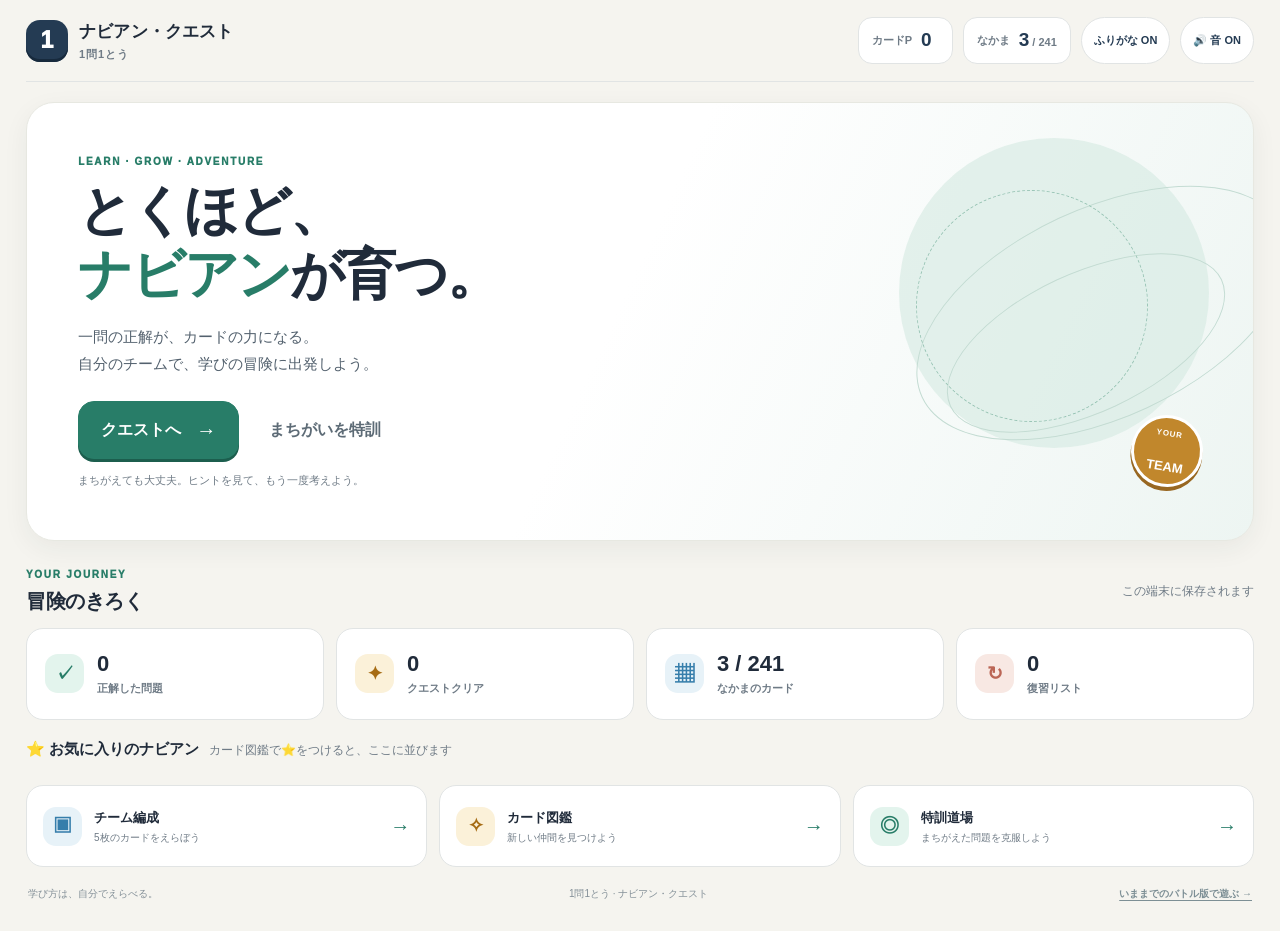
==== commit 19810128: "クエスト版フェーズ3：レベルで増えるカードの枠・演出（Lv2光沢／Lv3銀枠／Lv4銀枠+きらめき／Lv5金枠+王冠+輝き）、Lv.5の真ひっさつ、お気に入り登録（図鑑⭐・絞り込み・ホーム表示）を追加" ====
--- a/index.html
+++ b/index.html
@@ -54,6 +54,11 @@
         </div>
       </div>
 
+      <div class="home-favorites">
+        <div class="home-favorites-head"><h3>⭐ お気に入りのナビアン</h3><span class="muted">カード図鑑で⭐をつけると、ここに並びます</span></div>
+        <div id="homeFavorites" class="home-favorites-row"></div>
+      </div>
+
       <div class="home-shortcuts">
         <button class="shortcut-card" data-action="team"><span class="shortcut-icon blue">▣</span><span><strong>チーム編成</strong><small>5枚のカードをえらぼう</small></span><span class="shortcut-arrow">→</span></button>
         <button class="shortcut-card" data-action="collection"><span class="shortcut-icon amber">✧</span><span><strong>カード図鑑</strong><small>新しい仲間を見つけよう</small></span><span class="shortcut-arrow">→</span></button>
@@ -192,6 +197,7 @@
           <div id="collectionFilters" class="filter-row">
             <button class="filter-chip active" data-filter="all">すべて</button>
             <button class="filter-chip" data-filter="owned">なかま</button>
+            <button class="filter-chip" data-filter="favorite">⭐ お気に入り</button>
             <button class="filter-chip" data-filter="unowned">まだ出会っていない</button>
           </div>
           <label class="search-box"><span aria-hidden="true">⌕</span><input id="collectionSearch" type="search" placeholder="名前・教科でさがす" autocomplete="off"></label>
--- a/css/quest.css
+++ b/css/quest.css
@@ -188,3 +188,27 @@
 .battle-layout[data-world="sea"] .enemy-panel{background:linear-gradient(180deg,#e8f3fb,#fdfefd)}
 .battle-layout[data-world="volcano"] .enemy-panel{background:linear-gradient(180deg,#fdf0e2,#fdfefd)}
 .battle-layout[data-world="snow"] .enemy-panel{background:linear-gradient(180deg,#edf4f9,#fdfefd)}
+
+/* フェーズ3（2026-11-14）: レベルで増えるカードの枠・演出と、お気に入り */
+.battle-card.lv2 .card-effect{background:linear-gradient(115deg,transparent 30%,rgba(255,255,255,.4) 48%,transparent 62%);opacity:.65}
+.battle-card.lv3{box-shadow:0 0 0 3px #bccdd8,0 8px 20px rgba(90,120,140,.30)}
+.battle-card.lv3 .card-info{background:linear-gradient(90deg,#33475c,#24344a)}
+.battle-card.lv4{box-shadow:0 0 0 3px #c3d3de,0 0 20px rgba(165,195,220,.7)}
+.battle-card.lv4 .card-effect{background:radial-gradient(circle at 25% 30%,rgba(255,255,255,.9) 0 2px,transparent 3.5px),radial-gradient(circle at 70% 58%,rgba(255,255,255,.85) 0 2px,transparent 3.5px),radial-gradient(circle at 48% 82%,rgba(255,255,255,.75) 0 1.5px,transparent 3px);animation:lvSparkle 2.4s ease-in-out infinite}
+.battle-card.lv5{box-shadow:0 0 0 3px #e9b949,0 0 24px rgba(233,185,73,.8)}
+.battle-card.lv5 .card-info{background:linear-gradient(90deg,#7a5410,#5c3f0a)}
+.battle-card.lv5 .card-effect{background:linear-gradient(115deg,transparent 25%,rgba(255,215,120,.5) 45%,rgba(170,220,255,.4) 55%,transparent 75%);background-size:250% 100%;animation:lvShine 3s linear infinite}
+.card-crown{position:absolute;top:3px;right:5px;z-index:6;font-size:19px;line-height:1;transform:rotate(14deg);filter:drop-shadow(0 2px 3px rgba(0,0,0,.35));pointer-events:none}
+@keyframes lvSparkle{0%,100%{opacity:.35}50%{opacity:.95}}
+@keyframes lvShine{0%{background-position:120% 0}100%{background-position:-120% 0}}
+.fav-toggle{flex:0 0 auto;width:38px;border-radius:11px;border:1px solid #e2e8ea;background:#fff;font-size:17px;cursor:pointer;color:#b6a23a}
+.fav-toggle.is-fav{background:#fdf3d0;border-color:#ecd27a}
+.home-favorites{margin-top:18px}
+.home-favorites-head{display:flex;align-items:baseline;gap:10px;margin-bottom:9px;flex-wrap:wrap}
+.home-favorites-head h3{font-size:15px;margin:0}
+.home-favorites-row{display:flex;gap:10px;flex-wrap:wrap}
+.home-fav-item{width:86px;display:grid;gap:4px;justify-items:center;text-align:center}
+.home-fav-item span{font-size:10px;font-weight:800}
+.home-fav-empty{font-size:12px}
+.collection-actions{display:flex;align-items:stretch}
+.collection-actions .button{flex:1}
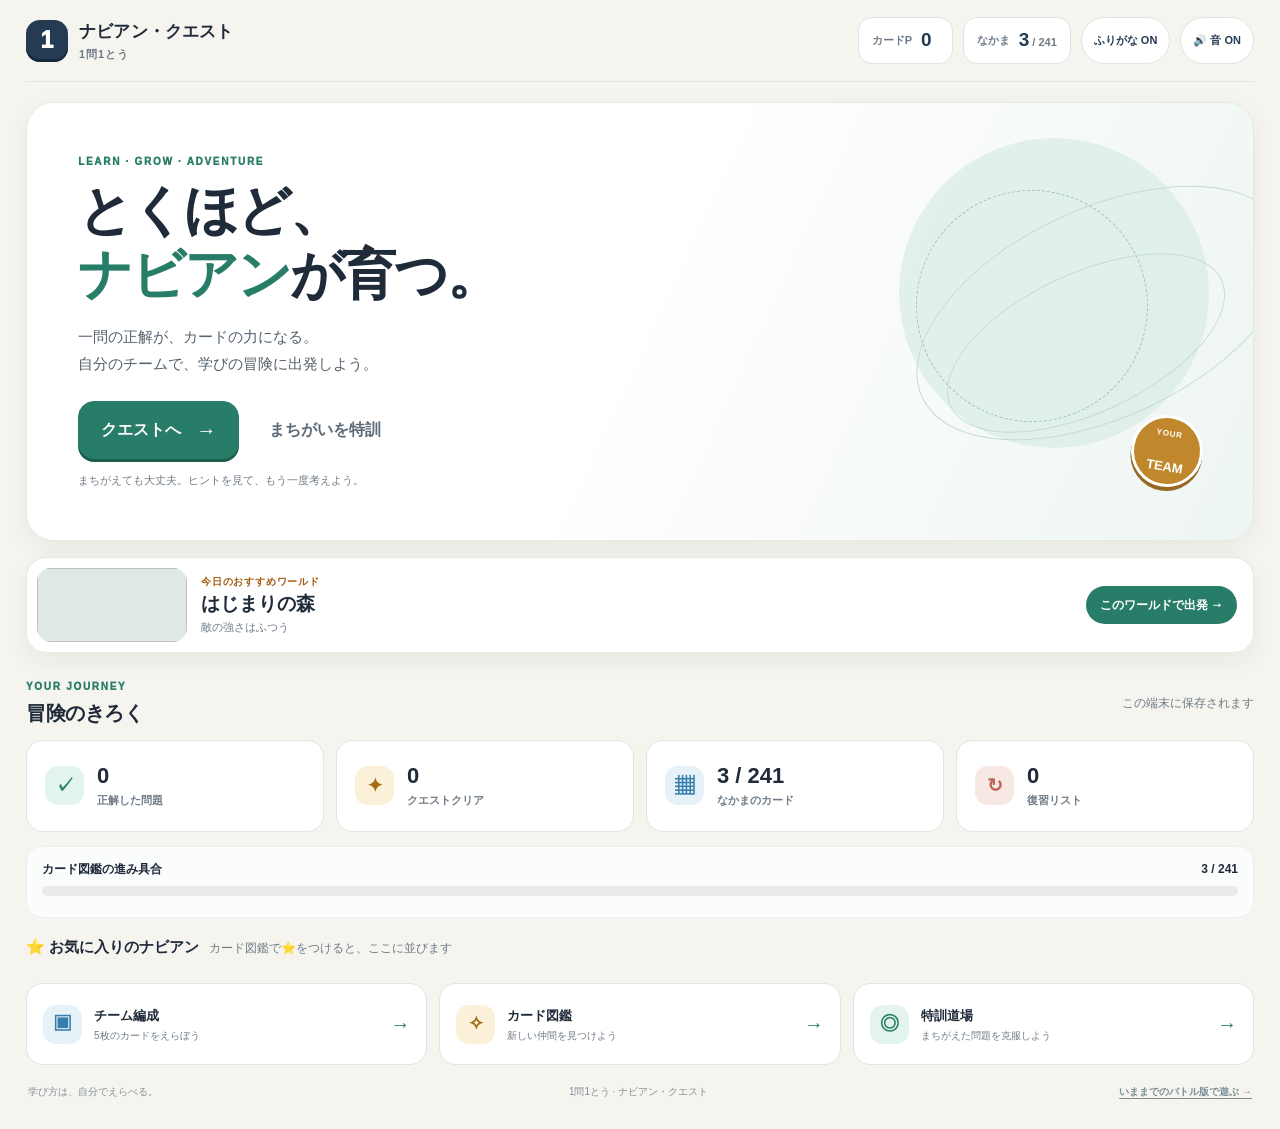
==== commit caede2b4: "トップページにワクワク演出を追加（浮かぶカード・きらめき・今日のおすすめワールド・図鑑の進み具合）" ====
--- a/index.html
+++ b/index.html
@@ -39,10 +39,17 @@
         <div class="hero-showcase">
           <div class="hero-orbit orbit-one"></div>
           <div class="hero-orbit orbit-two"></div>
+          <div class="hero-sparkles" aria-hidden="true"><i></i><i></i><i></i><i></i><i></i><i></i><i></i><i></i></div>
           <div id="heroCardStack" class="hero-card-stack" aria-label="チームのカード"></div>
           <div class="hero-sticker"><span>YOUR</span><strong>TEAM</strong></div>
         </div>
       </div>
+
+      <button class="today-adventure" data-action="today-world">
+        <img id="todayWorldImg" alt="">
+        <span class="today-adventure-copy"><small>今日のおすすめワールド</small><strong id="todayWorldName">はじまりの森</strong><span id="todayWorldNote">敵の強さはふつう</span></span>
+        <span class="today-adventure-go">このワールドで出発 →</span>
+      </button>
 
       <div class="dashboard">
         <div class="dashboard-heading"><div><p class="eyebrow">YOUR JOURNEY</p><h2>冒険のきろく</h2></div><span class="muted">この端末に保存されます</span></div>
@@ -52,6 +59,11 @@
           <article class="stat-card"><span class="stat-icon blue">▦</span><div><strong id="statCollection">3 / 241</strong><span>なかまのカード</span></div></article>
           <article class="stat-card"><span class="stat-icon coral">↻</span><div><strong id="statMistakes">0</strong><span>復習リスト</span></div></article>
         </div>
+        <div class="collection-progress">
+          <div class="collection-progress-head"><span>カード図鑑の進み具合</span><strong id="collectionProgressText">3 / 241</strong></div>
+          <div class="collection-progress-track"><i id="collectionProgressBar"></i></div>
+          <p id="collectionProgressNote" class="muted"></p>
+        </div>
       </div>
 
       <div class="home-favorites">
@@ -78,8 +90,12 @@
           <div id="gradeChoices" class="grade-choices"></div>
           <div class="panel-heading subject-heading"><span class="step-number">02</span><div><h2>教科をえらぶ</h2><p>ひとつの教科でも、ミックスでもOK。</p></div></div>
           <div id="subjectChoices" class="subject-choices"></div>
+          <div id="categoryBlock" hidden>
+            <div class="panel-heading subject-heading"><span class="step-number">03</span><div><h2>分野をえらぼう</h2><p>とくていの分野だけにしぼれます。選ばなければ全部から出題します。</p></div></div>
+            <div id="categoryChoices" class="category-choices"></div>
+          </div>
           <div id="worldBlock">
-            <div class="panel-heading subject-heading"><span class="step-number">03</span><div><h2>ワールドをえらぶ</h2><p>冒険の舞台。敵の顔ぶれと強さが少し変わります。</p></div></div>
+            <div class="panel-heading subject-heading"><span class="step-number" id="worldStepNum">03</span><div><h2>ワールドをえらぶ</h2><p>冒険の舞台。敵の顔ぶれと強さが少し変わります。</p></div></div>
             <div id="worldChoices" class="world-choices"></div>
           </div>
           <p id="setupMessage" class="setup-message" aria-live="polite">問題を読み込んでいます。</p>
@@ -107,7 +123,7 @@
           <div class="panel-heading compact"><div><p class="eyebrow">OPPONENT</p><h2 id="enemyName">ナビアン</h2></div><span class="enemy-pills"><span id="enemyWave" class="wave-pill"></span><span id="enemyRank" class="rank-pill">ナビアン</span></span></div>
           <div id="enemyCard" class="enemy-card"></div>
           <div class="enemy-subject-line"><span>得意教科</span><strong id="enemySubject">算数</strong></div>
-          <div class="enemy-health"><div><span>パワー</span><strong><span id="enemyHp">10</span> / <span id="enemyMaxHp">10</span></strong></div><div class="health-track"><i id="enemyHpBar"></i></div></div>
+          <div class="enemy-health"><div><span>パワー</span><strong><span id="enemyHp">10</span> / <span id="enemyMaxHp">10</span></strong></div><div class="health-track"><i id="enemyHpBar"></i></div></div><span id="enemyWeak" class="enemy-weak" hidden>弱点オープン！ ダメージ+1</span>
           <p id="enemyStatus" class="enemy-status">正解して、カードの力を見せよう。</p>
           <p id="enemyNext" class="enemy-next"></p>
         </aside>
@@ -124,6 +140,7 @@
             <div id="feedbackSymbol" class="feedback-symbol">✓</div>
             <div class="feedback-copy"><strong id="feedbackTitle">正解！</strong><p id="feedbackBody"></p><div id="feedbackActions" class="feedback-actions"></div></div>
           </div>
+          <div id="battleLog" class="battle-log" hidden></div>
           <p class="question-footnote">あせらず、問題を最後まで読んでから答えよう。</p>
         </section>
 
--- a/css/quest.css
+++ b/css/quest.css
@@ -212,3 +212,63 @@
 .home-fav-empty{font-size:12px}
 .collection-actions{display:flex;align-items:stretch}
 .collection-actions .button{flex:1}
+
+/* フェーズ4（2026-11-14）: バトル画面の再設計（正解時は演出のみで進行、ボス戦） */
+.battle-log{margin-top:13px;padding:10px 13px;border-radius:12px;background:#eef7f1;border:1px solid #cfe7d9;color:#33523f;font-size:12px;font-weight:800;line-height:1.6}
+.health-track i{transition:width .5s ease}
+.enemy-weak{display:inline-block;margin-top:9px;padding:4px 10px;border-radius:99px;background:#fdeeda;border:1px solid #f3cf8f;color:#a35b12;font-size:10px;font-weight:1000}
+.battle-layout[data-boss="true"] .enemy-card{width:min(228px,100%)}
+.battle-layout[data-boss="true"] .health-track{height:14px}
+.battle-layout[data-boss="true"] .enemy-health strong{font-size:13px;color:#a33b2e}
+.battle-layout[data-boss="true"] .enemy-panel{border:1px solid #f0d9b5}
+
+/* 分野選択（2026-11-14 統合） */
+.category-choices{display:flex;flex-wrap:wrap;gap:8px}
+.category-choice{min-height:42px;padding:8px 14px;border:1px solid #dce4e5;border-radius:99px;background:#fbfcfc;color:var(--ink);font-size:12px;font-weight:900;box-shadow:0 2px 0 #e2e7e6}
+.category-choice small{color:var(--muted);font-size:10px;font-weight:800}
+.category-choice.selected{background:var(--blue-soft);border:2px solid #71afcf;color:#1f6488;padding:7px 13px}
+
+/* ホームのワクワク演出（2026-11-14） */
+@keyframes heroFloat{0%,100%{transform:translateY(0)}50%{transform:translateY(-7px)}}
+.hero-card .battle-card{animation:heroFloat 3.8s ease-in-out infinite}
+.hero-card:nth-child(2) .battle-card{animation-delay:.6s}
+.hero-card:nth-child(3) .battle-card{animation-delay:1.2s}
+.hero-card:nth-child(4) .battle-card{animation-delay:.3s}
+.hero-card:nth-child(5) .battle-card{animation-delay:.9s}
+.hero-sparkles{position:absolute;inset:0;z-index:0;pointer-events:none}
+.hero-sparkles i{position:absolute;color:#e9b949;opacity:0;font-style:normal;animation:twinkle 3.6s ease-in-out infinite}
+.hero-sparkles i:before{content:"✦"}
+.hero-sparkles i:nth-child(1){left:6%;top:12%;font-size:15px}
+.hero-sparkles i:nth-child(2){left:22%;top:64%;font-size:11px;animation-delay:.7s}
+.hero-sparkles i:nth-child(3){left:44%;top:8%;font-size:12px;animation-delay:1.3s}
+.hero-sparkles i:nth-child(4){left:63%;top:70%;font-size:16px;animation-delay:.4s}
+.hero-sparkles i:nth-child(5){left:78%;top:16%;font-size:11px;animation-delay:1.8s}
+.hero-sparkles i:nth-child(6){left:90%;top:52%;font-size:14px;animation-delay:1s}
+.hero-sparkles i:nth-child(7){left:35%;top:82%;font-size:10px;animation-delay:2.2s}
+.hero-sparkles i:nth-child(8){left:55%;top:38%;font-size:10px;animation-delay:2.7s}
+@keyframes twinkle{0%,100%{opacity:0;transform:scale(.6) rotate(0deg)}50%{opacity:.95;transform:scale(1.15) rotate(20deg)}}
+@keyframes ctaPulse{0%,100%{box-shadow:0 6px 16px #2f7d5f33}50%{box-shadow:0 6px 24px #2f7d5f66,0 0 0 6px #5cac8c26}}
+.hero-actions .button.primary{animation:ctaPulse 2.4s ease-in-out infinite}
+@keyframes riseIn{from{opacity:0;transform:translateY(10px)}to{opacity:1;transform:none}}
+#screen-home.active .hero{animation:riseIn .45s ease both}
+#screen-home.active .today-adventure{animation:riseIn .45s ease .05s both}
+#screen-home.active .dashboard{animation:riseIn .45s ease .1s both}
+#screen-home.active .home-favorites{animation:riseIn .45s ease .16s both}
+#screen-home.active .home-shortcuts{animation:riseIn .45s ease .22s both}
+.today-adventure{display:flex;align-items:center;gap:14px;width:100%;margin-top:16px;padding:10px 16px 10px 10px;border:1px solid #e7e8e1;border-radius:20px;background:#fff;box-shadow:var(--shadow);text-align:left;color:var(--ink);cursor:pointer;transition:transform .15s ease,box-shadow .15s ease}
+.today-adventure:hover{transform:translateY(-2px)}
+.today-adventure:active{transform:translateY(1px)}
+.today-adventure img{width:150px;height:74px;object-fit:cover;border-radius:14px;flex:0 0 auto;background:#dfe9e4}
+.today-adventure-copy{display:grid;gap:1px;min-width:0}
+.today-adventure-copy small{color:#a35b12;font-size:10px;font-weight:1000;letter-spacing:.08em}
+.today-adventure-copy strong{font-size:19px}
+.today-adventure-copy span{color:var(--muted);font-size:11px}
+.today-adventure-go{margin-left:auto;flex:0 0 auto;padding:10px 14px;border-radius:99px;background:var(--green,#3d9970);color:#fff;font-size:12px;font-weight:1000;white-space:nowrap}
+.collection-progress{margin-top:14px;padding:13px 15px;border:1px solid #edf0ee;border-radius:16px;background:#fbfcfc}
+.collection-progress-head{display:flex;align-items:center;justify-content:space-between;font-size:12px;font-weight:900}
+.collection-progress-head strong{font-variant-numeric:tabular-nums}
+.collection-progress-track{height:10px;margin-top:8px;border-radius:99px;background:#e8ebea;overflow:hidden}
+.collection-progress-track i{display:block;height:100%;width:0;border-radius:99px;background:linear-gradient(90deg,#5cac8c,#9bcf85);transition:width .8s ease}
+.collection-progress p{margin:8px 0 0;font-size:11px}
+@media(max-width:560px){.today-adventure img{width:96px;height:64px}.today-adventure-copy strong{font-size:16px}.today-adventure-go{padding:8px 10px;font-size:11px}}
+@media (prefers-reduced-motion: reduce){.hero-card .battle-card,.hero-sparkles i,.hero-actions .button.primary,#screen-home.active .hero,#screen-home.active .today-adventure,#screen-home.active .dashboard,#screen-home.active .home-favorites,#screen-home.active .home-shortcuts{animation:none}}
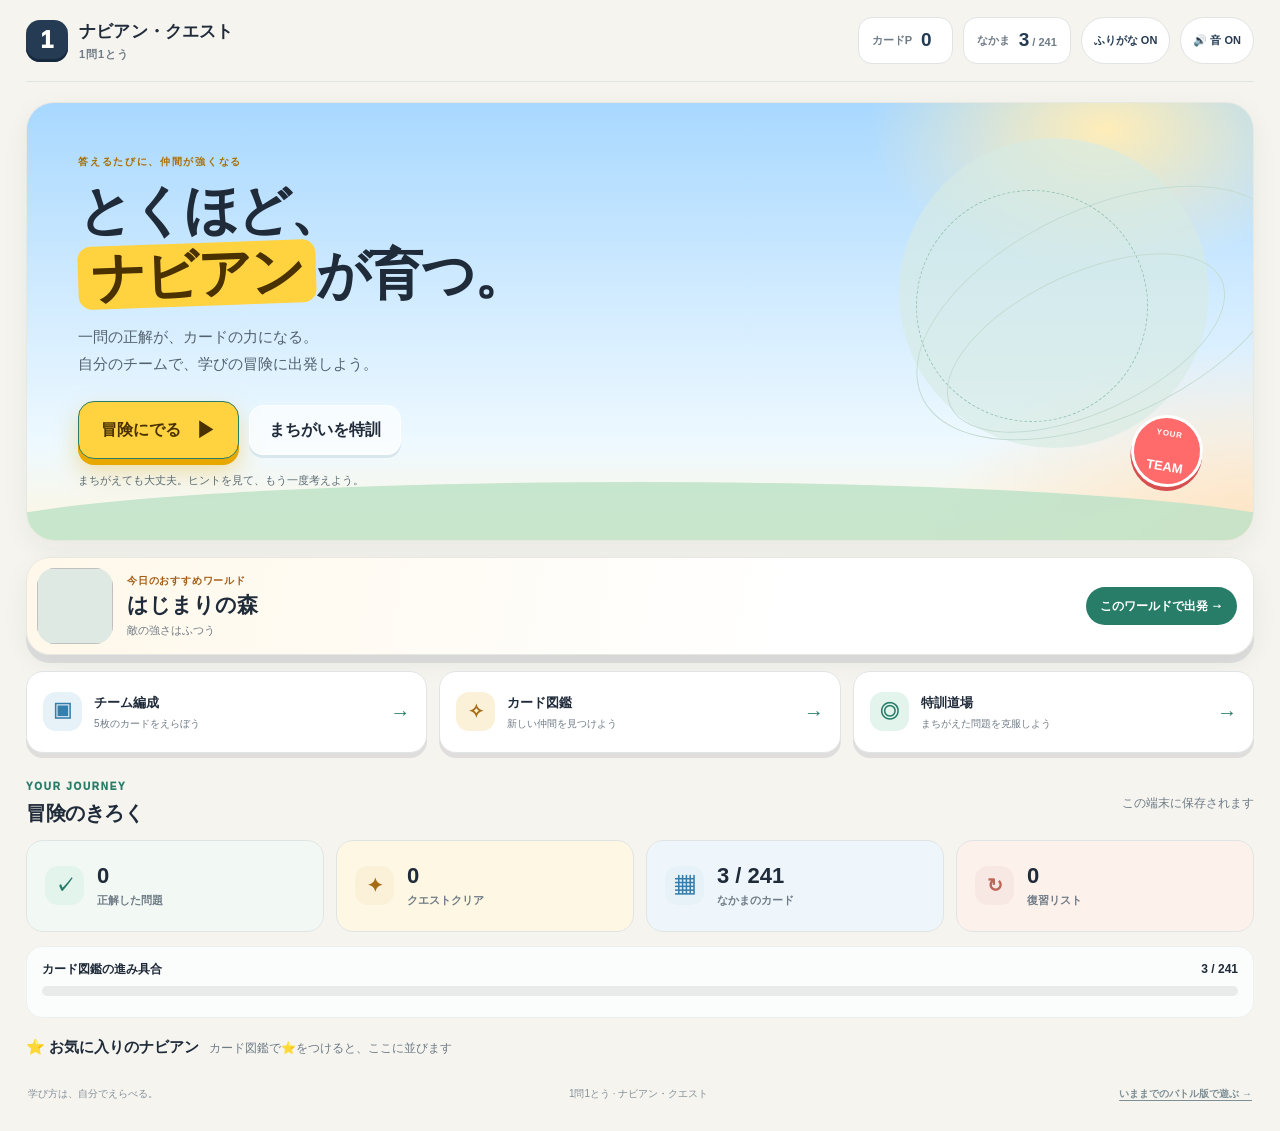
==== commit 8e341733: "スタート画面を改良（カードの扇形・大きな黄色ボタン・明るい空テーマ）" ====
--- a/index.html
+++ b/index.html
@@ -27,11 +27,11 @@
     <section id="screen-home" class="screen active" aria-labelledby="homeTitle">
       <div class="hero">
         <div class="hero-copy">
-          <p class="eyebrow">LEARN · GROW · ADVENTURE</p>
+          <p class="eyebrow">答えるたびに、仲間が強くなる</p>
           <h1 id="homeTitle">とくほど、<br><span>ナビアン</span>が育つ。</h1>
           <p class="hero-lead">一問の正解が、カードの力になる。<br>自分のチームで、学びの冒険に出発しよう。</p>
           <div class="hero-actions">
-            <button class="button primary large" data-action="setup"><span>クエストへ</span><span class="button-arrow">→</span></button>
+            <button class="button primary large" data-action="setup"><span>冒険にでる</span><span class="button-arrow">▶</span></button>
             <button class="button quiet" data-action="training">まちがいを特訓</button>
           </div>
           <p class="hero-note">まちがえても大丈夫。ヒントを見て、もう一度考えよう。</p>
@@ -51,6 +51,11 @@
         <span class="today-adventure-go">このワールドで出発 →</span>
       </button>
 
+      <div class="home-shortcuts">
+        <button class="shortcut-card" data-action="team"><span class="shortcut-icon blue">▣</span><span><strong>チーム編成</strong><small>5枚のカードをえらぼう</small></span><span class="shortcut-arrow">→</span></button>
+        <button class="shortcut-card" data-action="collection"><span class="shortcut-icon amber">✧</span><span><strong>カード図鑑</strong><small>新しい仲間を見つけよう</small></span><span class="shortcut-arrow">→</span></button>
+        <button class="shortcut-card" data-action="training"><span class="shortcut-icon mint">◎</span><span><strong>特訓道場</strong><small>まちがえた問題を克服しよう</small></span><span class="shortcut-arrow">→</span></button>
+      </div>
       <div class="dashboard">
         <div class="dashboard-heading"><div><p class="eyebrow">YOUR JOURNEY</p><h2>冒険のきろく</h2></div><span class="muted">この端末に保存されます</span></div>
         <div class="stats-grid">
@@ -71,11 +76,6 @@
         <div id="homeFavorites" class="home-favorites-row"></div>
       </div>
 
-      <div class="home-shortcuts">
-        <button class="shortcut-card" data-action="team"><span class="shortcut-icon blue">▣</span><span><strong>チーム編成</strong><small>5枚のカードをえらぼう</small></span><span class="shortcut-arrow">→</span></button>
-        <button class="shortcut-card" data-action="collection"><span class="shortcut-icon amber">✧</span><span><strong>カード図鑑</strong><small>新しい仲間を見つけよう</small></span><span class="shortcut-arrow">→</span></button>
-        <button class="shortcut-card" data-action="training"><span class="shortcut-icon mint">◎</span><span><strong>特訓道場</strong><small>まちがえた問題を克服しよう</small></span><span class="shortcut-arrow">→</span></button>
-      </div>
       <footer class="home-foot"><span>学び方は、自分でえらべる。</span><span>1問1とう · ナビアン・クエスト</span><a class="home-foot-link" href="battle.html">いままでのバトル版で遊ぶ →</a></footer>
     </section>
 
--- a/css/quest.css
+++ b/css/quest.css
@@ -272,3 +272,61 @@
 .collection-progress p{margin:8px 0 0;font-size:11px}
 @media(max-width:560px){.today-adventure img{width:96px;height:64px}.today-adventure-copy strong{font-size:16px}.today-adventure-go{padding:8px 10px;font-size:11px}}
 @media (prefers-reduced-motion: reduce){.hero-card .battle-card,.hero-sparkles i,.hero-actions .button.primary,#screen-home.active .hero,#screen-home.active .today-adventure,#screen-home.active .dashboard,#screen-home.active .home-favorites,#screen-home.active .home-shortcuts{animation:none}}
+
+/* ホームに少し色を足す（2026-11-14） */
+.hero{background:
+  radial-gradient(420px 240px at 12% 0%, #ffe9d6cc, transparent 70%),
+  radial-gradient(460px 300px at 96% 12%, #dcefffcc, transparent 70%),
+  radial-gradient(520px 320px at 55% 115%, #d9f2e2b3, transparent 70%),
+  radial-gradient(300px 200px at 38% 30%, #f3e8ffb3, transparent 70%),
+  linear-gradient(115deg,#fff 0%,#fff 48%,#edf5f2 100%)}
+.hero-copy h1 span{background:linear-gradient(92deg,#2e8b6e,#3f8fbf);-webkit-background-clip:text;background-clip:text;color:transparent}
+.hero-sparkles i:nth-child(2){color:#7fc4e8}
+.hero-sparkles i:nth-child(4){color:#f2a65a}
+.hero-sparkles i:nth-child(6){color:#ef8f7d}
+.hero-sparkles i:nth-child(7){color:#9ac5b6}
+.today-adventure{background:linear-gradient(100deg,#fff8ea,#fff 62%)}
+.stats-grid .stat-card:nth-child(1){background:#f2f9f4}
+.stats-grid .stat-card:nth-child(2){background:#fdf7e3}
+.stats-grid .stat-card:nth-child(3){background:#eef6fb}
+.stats-grid .stat-card:nth-child(4){background:#fdf1ec}
+.collection-progress-track i{background:linear-gradient(90deg,#5cac8c,#7fc4e8,#e9b949)}
+.home-shortcuts .shortcut-card:nth-child(1):hover{background:#eef6fb}
+.home-shortcuts .shortcut-card:nth-child(2):hover{background:#fdf7e3}
+.home-shortcuts .shortcut-card:nth-child(3):hover{background:#f2f9f4}
+
+/* スタート画面の形＋明るい空テーマ（2026-11-15） */
+.hero{color:var(--ink);background:
+  radial-gradient(340px 200px at 88% 6%, #ffedb8 0%, rgba(255,237,184,0) 70%),
+  radial-gradient(500px 300px at 100% 100%, #ffe3c2 0%, rgba(255,227,194,0) 65%),
+  linear-gradient(180deg,#a8d8ff 0%,#cfeaff 42%,#eef9ff 78%,#fff6e0 100%)}
+.hero::after{content:"";position:absolute;left:-5%;right:-5%;bottom:-46px;height:104px;border-radius:50% 50% 0 0;background:#bfe3c8;opacity:.85;z-index:0}
+.hero-copy{position:relative;z-index:2}
+.hero-showcase{z-index:1}
+.hero .eyebrow{color:#a86e00}
+.hero-copy h1{text-shadow:none}
+.hero-copy h1 span{background:#ffd23f;color:#4a3200;-webkit-text-fill-color:#4a3200;-webkit-background-clip:initial;background-clip:initial;padding:0 .25em;border-radius:.25em;display:inline-block;transform:rotate(-2deg)}
+.hero-note{color:#5b6b72}
+.hero .button.primary{background:#ffd23f;color:#4a3200;box-shadow:0 6px 0 #e9a800,0 12px 24px rgba(233,168,0,.35);animation:ctaScale 2.4s ease-in-out infinite}
+.hero .button.primary:active{transform:translateY(5px);box-shadow:0 1px 0 #e9a800}
+@keyframes ctaScale{0%,100%{transform:scale(1)}50%{transform:scale(1.035)}}
+.hero .button.quiet{background:rgba(255,255,255,.65);color:var(--ink);border:1px solid #fff;box-shadow:0 3px 0 #d8e6ee}
+.hero-card-stack{align-items:flex-end;padding-bottom:24px}
+.hero-card{width:clamp(92px,10.5vw,118px);margin-left:-30px;transform-origin:50% 115%;transition:transform .25s ease}
+.hero-card:first-child{margin-left:0;--tilt:-13deg;--lift:14px}
+.hero-card:nth-child(2){--tilt:-6deg;--lift:2px;z-index:2}
+.hero-card:nth-child(3){--tilt:0deg;--lift:-4px;z-index:3}
+.hero-card:nth-child(4){--tilt:6deg;--lift:2px;z-index:2}
+.hero-card:nth-child(5){--tilt:13deg;--lift:14px;z-index:1}
+.hero-card-stack:has(> :nth-child(3):last-child) .hero-card:nth-child(1){--tilt:-11deg;--lift:10px}
+.hero-card-stack:has(> :nth-child(3):last-child) .hero-card:nth-child(2){--tilt:0deg;--lift:-4px;z-index:3}
+.hero-card-stack:has(> :nth-child(3):last-child) .hero-card:nth-child(3){--tilt:11deg;--lift:10px;z-index:1}
+.hero-card:hover{transform:rotate(0deg) translateY(-14px) scale(1.05);z-index:6}
+.hero-card-name{display:none}
+.hero-sticker{background:#ff6b6b;box-shadow:0 4px 0 #d84f4f}
+.today-adventure{border-radius:24px;box-shadow:0 8px 0 rgba(31,29,74,.10),var(--shadow)}
+.today-adventure img{width:76px;height:76px;border-radius:18px}
+.today-adventure-copy strong{font-size:21px}
+.shortcut-card{box-shadow:0 5px 0 rgba(31,29,74,.10)}
+.shortcut-card:active{transform:translateY(3px);box-shadow:0 2px 0 rgba(31,29,74,.10)}
+@media(max-width:820px){.hero-card{width:92px;margin-left:-24px}}
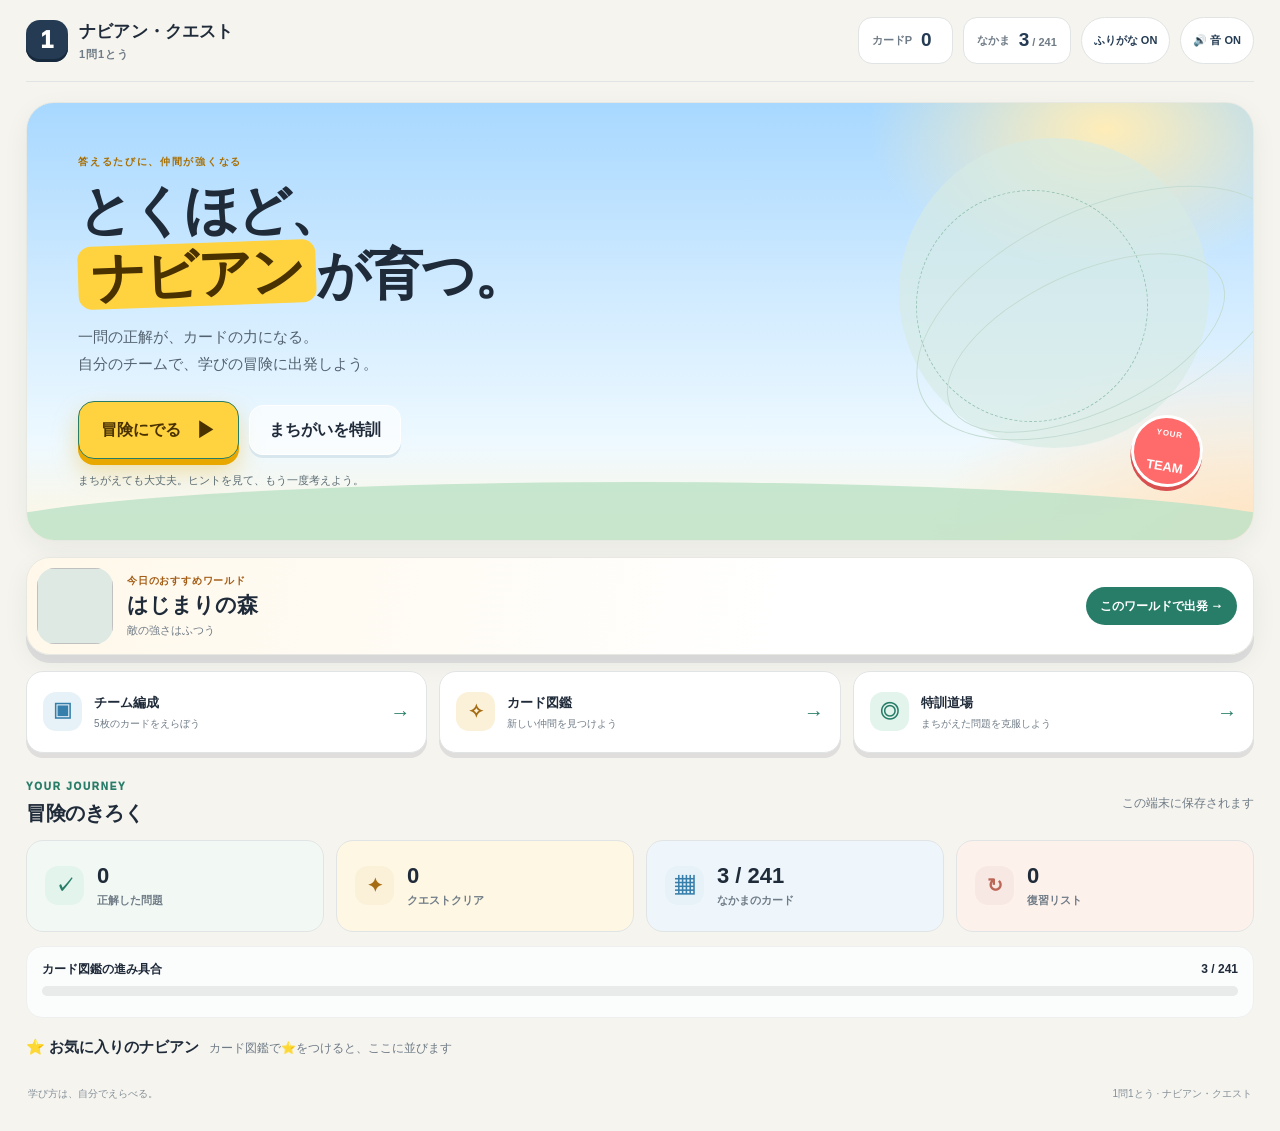
==== commit 1dd3e99f: "旧バトル版へのリンクを外し、READMEを整理" ====
--- a/index.html
+++ b/index.html
@@ -76,7 +76,7 @@
         <div id="homeFavorites" class="home-favorites-row"></div>
       </div>
 
-      <footer class="home-foot"><span>学び方は、自分でえらべる。</span><span>1問1とう · ナビアン・クエスト</span><a class="home-foot-link" href="battle.html">いままでのバトル版で遊ぶ →</a></footer>
+      <footer class="home-foot"><span>学び方は、自分でえらべる。</span><span>1問1とう · ナビアン・クエスト</span></footer>
     </section>
 
     <section id="screen-setup" class="screen" aria-labelledby="setupTitle" hidden>
